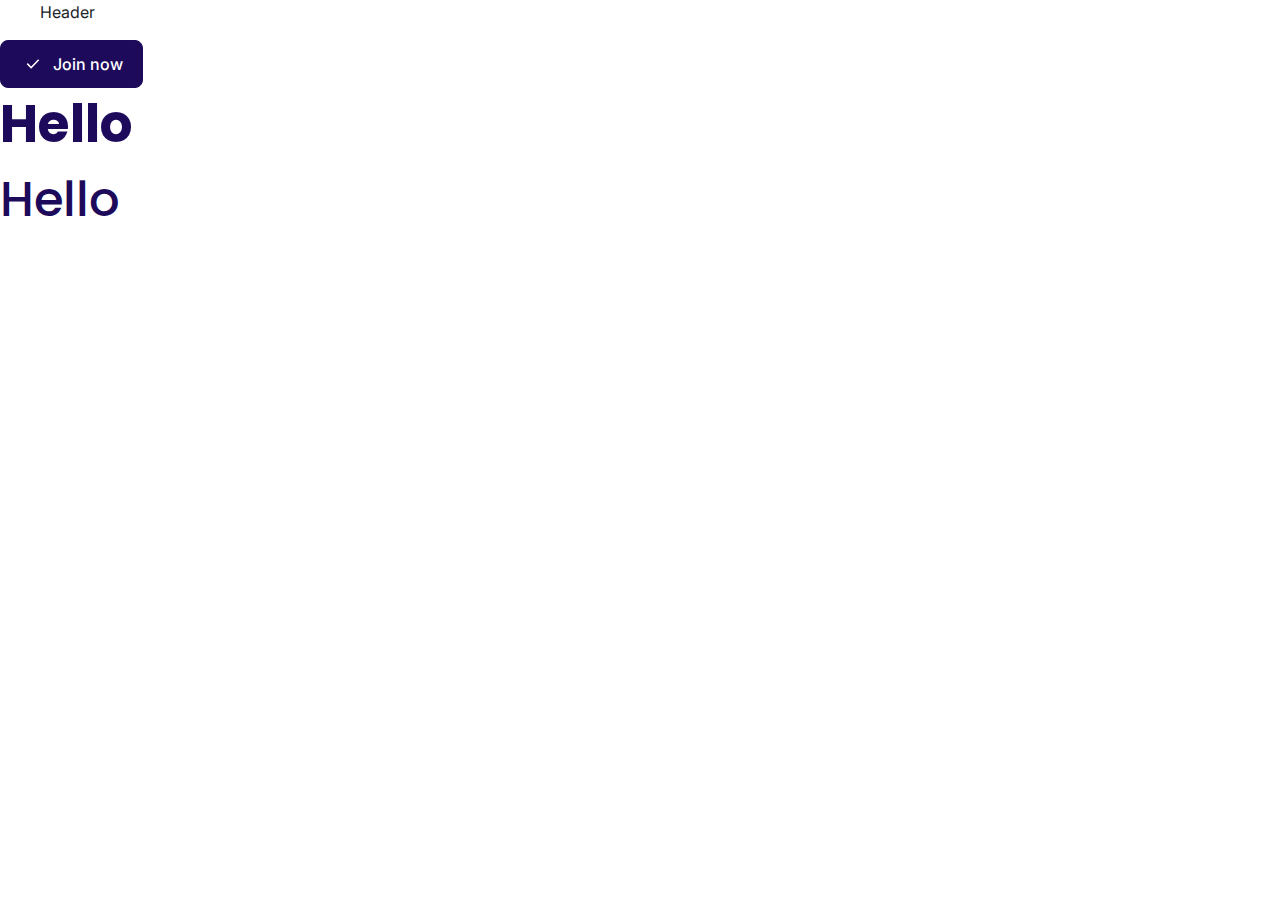
==== index.html @ 2ab1e4f0 "Project Set Up" ====
<!DOCTYPE html>
<html lang="en">
<head>
    <meta charset="UTF-8">
    <meta name="viewport" content="width=device-width, initial-scale=1.0">
    <title>GrowthX- Decoded</title>
    <link rel="stylesheet" href="assets/scss/style.css">
</head>
<body>
    <header>
        <div class="container"><p>Header</p></div>
        <div class="btn btn-primary"><img src="assets/image/svg/check.svg" alt="">Join now</div>
        <h1 class="lg-heading">Hello</h1>
        <h2 class="md-heading">Hello</h2>
    </header>
</body>
</html>
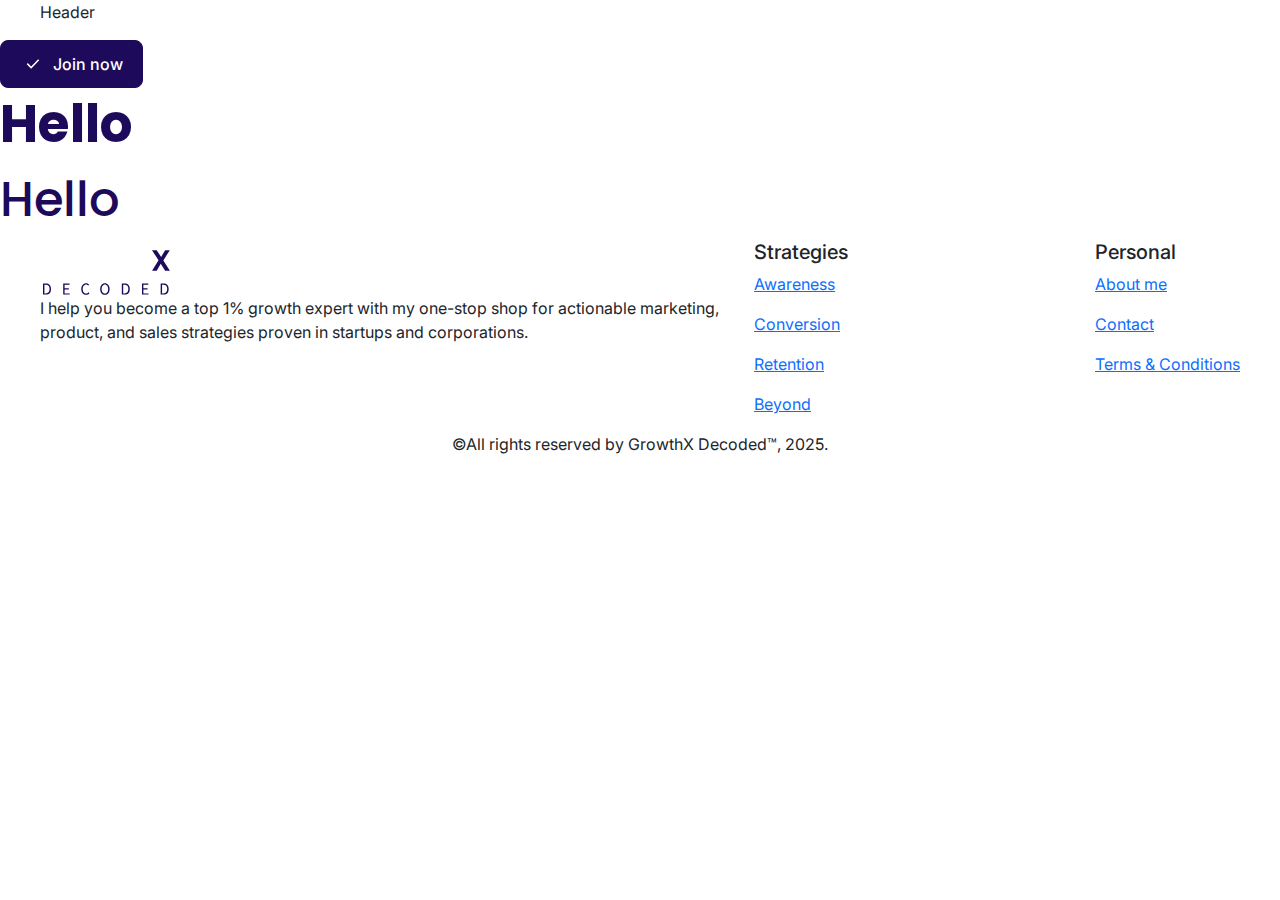
==== commit 16d37335: "Footer design with responsive" ====
--- a/index.html
+++ b/index.html
@@ -5,6 +5,7 @@
     <meta name="viewport" content="width=device-width, initial-scale=1.0">
     <title>GrowthX- Decoded</title>
     <link rel="stylesheet" href="assets/scss/style.css">
+    <link rel="stylesheet" href="assets/scss/responsive.css">
 </head>
 <body>
     <header>
@@ -13,5 +14,57 @@
         <h1 class="lg-heading">Hello</h1>
         <h2 class="md-heading">Hello</h2>
     </header>
+    <footer>
+        <div class="main-footer">
+            <div class="container">
+                <div class="row">
+                    <div class="col-md-7">
+                        <img src="assets/image/svg/white-logo.svg" alt="" class="footer-logo">
+                        <p class="desc">I help you become a top 1% growth expert with my one-stop shop for actionable marketing, product, and sales strategies proven in startups and corporations.</p>
+                        <div class="social-icons d-flex align-items-center">
+                            <img src="/assets/image/svg/twitter-white.svg" alt="">
+                            <img src="/assets/image/svg/thread-white.svg" alt="">
+                            <img src="/assets/image/svg/linkedin-white.svg" alt="">
+                            <img src="/assets/image/svg/instagram-white.svg" alt="">
+                        </div>
+                    </div>
+                    <div class="col-md-5">
+                        <div class="links-wrapper d-flex justify-content-between">
+                            <div class="flex-fill">
+                                <h5>Strategies</h5>
+                                <p>
+                                    <a href="">Awareness</a>
+                                </p>
+                                <p>
+                                    <a href="">Conversion</a>
+                                </p>
+                                <p>
+                                    <a href="">Retention</a>
+                                </p>
+                                <p>
+                                    <a href="">Beyond</a>
+                                </p>
+                            </div>
+                            <div>
+                                <h5>Personal</h5>
+                                <p>
+                                    <a href="">About me</a>
+                                </p>
+                                <p>
+                                    <a href="">Contact</a>
+                                </p>
+                                <p>
+                                    <a href="">Terms & Conditions</a>
+                                </p>
+                            </div>
+                        </div>
+                    </div>
+                </div>
+            </div>
+        </div>
+        <div class="copyright-footer">
+            <p class="mb-0 text-center"><span>&#169;</span>All rights reserved by GrowthX Decoded™, 2025.</p>
+        </div>
+    </footer>
 </body>
 </html>--- a/assets/scss/responsive.css
+++ b/assets/scss/responsive.css
@@ -0,0 +1 @@
+/*# sourceMappingURL=responsive.css.map */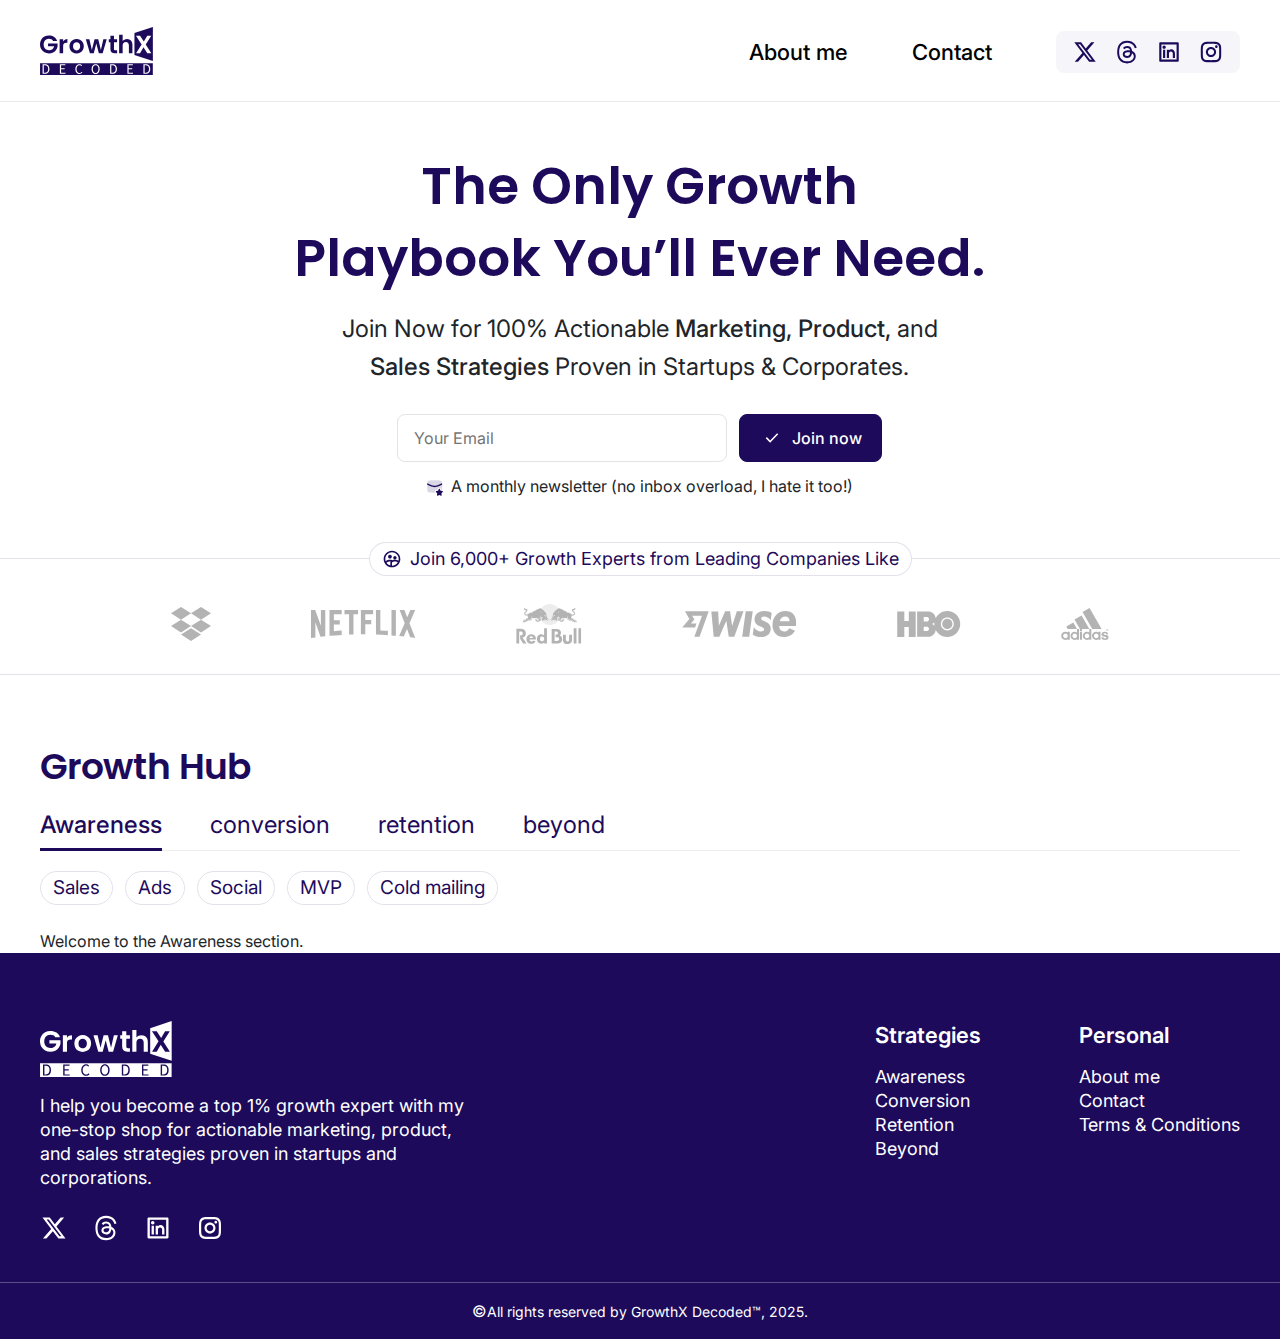
==== commit 74ba0237: "Landing page" ====
--- a/index.html
+++ b/index.html
@@ -1,5 +1,6 @@
 <!DOCTYPE html>
 <html lang="en">
+
 <head>
     <meta charset="UTF-8">
     <meta name="viewport" content="width=device-width, initial-scale=1.0">
@@ -7,64 +8,209 @@
     <link rel="stylesheet" href="assets/scss/style.css">
     <link rel="stylesheet" href="assets/scss/responsive.css">
 </head>
+
 <body>
+    <!-- Header -->
     <header>
-        <div class="container"><p>Header</p></div>
-        <div class="btn btn-primary"><img src="assets/image/svg/check.svg" alt="">Join now</div>
-        <h1 class="lg-heading">Hello</h1>
-        <h2 class="md-heading">Hello</h2>
+        <div class="header-wrapper">
+            <div class="container">
+                <div class="wrapper">
+                    <a href="#" class="logo-wrap">
+                        <img src="assets/image/svg/logo.svg" alt="">
+                    </a>
+                    <nav>
+                        <ul>
+                            <li><a href="#">About me</a></li>
+                            <li><a href="#">Contact</a></li>
+                            <li>
+                                <div class="social-links">
+                                    <a href="#">
+                                        <img src="assets/image/svg/twitter.svg" alt="">
+                                    </a>
+                                    <a href="#">
+                                        <img src="assets/image/svg/thread.svg" alt="">
+                                    </a>
+                                    <a href="#">
+                                        <img src="assets/image/svg/linkedin.svg" alt="">
+                                    </a>
+                                    <a href="#">
+                                        <img src="assets/image/svg/instagram.svg" alt="">
+                                    </a>
+                                </div>
+                            </li>
+                        </ul>
+                    </nav>
+                </div>
+            </div>
+        </div>
     </header>
-    <footer>
-        <div class="main-footer">
-            <div class="container">
-                <div class="row">
-                    <div class="col-md-7">
-                        <img src="assets/image/svg/white-logo.svg" alt="" class="footer-logo">
-                        <p class="desc">I help you become a top 1% growth expert with my one-stop shop for actionable marketing, product, and sales strategies proven in startups and corporations.</p>
-                        <div class="social-icons d-flex align-items-center">
-                            <img src="/assets/image/svg/twitter-white.svg" alt="">
-                            <img src="/assets/image/svg/thread-white.svg" alt="">
-                            <img src="/assets/image/svg/linkedin-white.svg" alt="">
-                            <img src="/assets/image/svg/instagram-white.svg" alt="">
+
+    <main>
+        <!-- Banner Section -->
+        <div class="banner-section">
+            <div class="container">
+                <div class="row justify-content-center text-center">
+                    <div class="col-12 col-lg-8">
+                        <h1>The Only Growth <br /> Playbook You’ll Ever Need.</h1>
+                        <h5>Join Now for 100% Actionable <span>Marketing, Product,</span> and <span>Sales
+                                Strategies</span> Proven in Startups & Corporates.</h5>
+                        <form action="" method="get">
+                            <div class="form-wrapper">
+                                <div class="form-group">
+                                    <input type="email" placeholder="Your Email">
+                                </div>
+                                <button type="submit" class="btn btn-primary"><img src="assets/image/svg/check.svg"
+                                        alt="">Join now</button>
+                            </div>
+                        </form>
+                        <div class="newsletter-desc">
+                            <div class="image-wrapper">
+                                <img src="assets/image/svg/mail-star.svg" alt="">
+                            </div>
+                            <p>A monthly newsletter (no inbox overload, I hate it too!)</p>
                         </div>
                     </div>
-                    <div class="col-md-5">
-                        <div class="links-wrapper d-flex justify-content-between">
-                            <div class="flex-fill">
-                                <h5>Strategies</h5>
-                                <p>
-                                    <a href="">Awareness</a>
-                                </p>
-                                <p>
-                                    <a href="">Conversion</a>
-                                </p>
-                                <p>
-                                    <a href="">Retention</a>
-                                </p>
-                                <p>
-                                    <a href="">Beyond</a>
-                                </p>
-                            </div>
-                            <div>
-                                <h5>Personal</h5>
-                                <p>
-                                    <a href="">About me</a>
-                                </p>
-                                <p>
-                                    <a href="">Contact</a>
-                                </p>
-                                <p>
-                                    <a href="">Terms & Conditions</a>
-                                </p>
+                </div>
+            </div>
+        </div>
+
+        <!-- Leading Companies Section -->
+        <div class="leading-company-main">
+            <div class="container">
+                <div class="chip">
+                    <div>
+                        <img src="assets/image/svg/users-circle.svg" alt="">
+                    </div>
+                    <p>Join 6,000+ Growth Experts from Leading Companies Like</p>
+                </div>
+                <div class="compnies-main">
+                    <div class="single-company">
+                        <img src="assets/image/svg/dropbox.svg" alt="">
+                    </div>
+                    <div class="single-company">
+                        <img src="assets/image/svg/netfilx.svg" alt="">
+                    </div>
+                    <div class="single-company">
+                        <img src="assets/image/svg/redbull.svg" alt="">
+                    </div>
+                    <div class="single-company">
+                        <img src="assets/image/svg/wise.svg" alt="">
+                    </div>
+                    <div class="single-company">
+                        <img src="assets/image/svg/hbo.svg" alt="">
+                    </div>
+                    <div class="single-company">
+                        <img src="assets/image/svg/adidas.svg" alt="">
+                    </div>
+                </div>
+            </div>
+        </div>
+
+        <!-- Growth Hub Section -->
+        <div class="growth-hub-main">
+            <div class="container">
+                <h3>Growth Hub</h3>
+                <ul class="nav nav-tabs" id="myTab" role="tablist">
+                    <li class="nav-item" role="presentation">
+                        <button class="nav-link active" id="Awareness-tab" data-bs-toggle="tab" data-bs-target="#Awareness" type="button" role="tab" aria-controls="Awareness" aria-selected="true">Awareness</button>
+                    </li>
+                    <li class="nav-item" role="presentation">
+                        <button class="nav-link" id="conversion-tab" data-bs-toggle="tab" data-bs-target="#conversion" type="button" role="tab" aria-controls="conversion" aria-selected="false">conversion</button>
+                    </li>
+                    <li class="nav-item" role="presentation">
+                        <button class="nav-link" id="retention-tab" data-bs-toggle="tab" data-bs-target="#retention" type="button" role="tab" aria-controls="retention" aria-selected="false">retention</button>
+                    </li>
+                    <li class="nav-item" role="presentation">
+                        <button class="nav-link" id="beyond-tab" data-bs-toggle="tab" data-bs-target="#beyond" type="button" role="tab" aria-controls="beyon" aria-selected="false">beyond</button>
+                    </li>
+                </ul>
+
+                <div class="tags-row">
+                    <div class="tag">Sales</div>
+                    <div class="tag">Ads</div>
+                    <div class="tag">Social</div>
+                    <div class="tag">MVP</div>
+                    <div class="tag">Cold mailing</div>
+                </div>
+
+                <div class="tab-content mt-3" id="myTabContent">
+                    <div class="tab-pane fade show active" id="Awareness" role="tabpanel" aria-labelledby="Awareness-tab">
+                        <p>Welcome to the Awareness section.</p>
+                    </div>
+                    <div class="tab-pane fade" id="conversion" role="tabpanel" aria-labelledby="conversion-tab">
+                        <p>This is the conversion section.</p>
+                    </div>
+                    <div class="tab-pane fade" id="retention" role="tabpanel" aria-labelledby="retention-tab">
+                        <p>retention us in this section.</p>
+                    </div>
+                    <div class="tab-pane fade" id="beyond" role="tabpanel" aria-labelledby="beyond-tab">
+                        <p>beyond us in this section.</p>
+                    </div>
+                </div>
+
+            </div>
+        </div>
+
+        <!-- Footer -->
+        <footer>
+            <div class="main-footer">
+                <div class="container">
+                    <div class="row">
+                        <div class="col-md-7">
+                            <img src="assets/image/svg/white-logo.svg" alt="" class="footer-logo">
+                            <p class="desc">I help you become a top 1% growth expert with my one-stop shop for actionable marketing, product, and sales strategies proven in startups and corporations.</p>
+                            <div class="social-icons d-flex align-items-center">
+                                <img src="/assets/image/svg/twitter-white.svg" alt="">
+                                <img src="/assets/image/svg/thread-white.svg" alt="">
+                                <img src="/assets/image/svg/linkedin-white.svg" alt="">
+                                <img src="/assets/image/svg/instagram-white.svg" alt="">
                             </div>
                         </div>
-                    </div>
-                </div>
-            </div>
-        </div>
-        <div class="copyright-footer">
-            <p class="mb-0 text-center"><span>&#169;</span>All rights reserved by GrowthX Decoded™, 2025.</p>
-        </div>
-    </footer>
+                        <div class="col-md-5">
+                            <div class="links-wrapper d-flex justify-content-between">
+                                <div class="flex-fill">
+                                    <h5>Strategies</h5>
+                                    <p>
+                                        <a href="">Awareness</a>
+                                    </p>
+                                    <p>
+                                        <a href="">Conversion</a>
+                                    </p>
+                                    <p>
+                                        <a href="">Retention</a>
+                                    </p>
+                                    <p>
+                                        <a href="">Beyond</a>
+                                    </p>
+                                </div>
+                                <div>
+                                    <h5>Personal</h5>
+                                    <p>
+                                        <a href="">About me</a>
+                                    </p>
+                                    <p>
+                                        <a href="">Contact</a>
+                                    </p>
+                                    <p>
+                                        <a href="">Terms & Conditions</a>
+                                    </p>
+                                </div>
+                            </div>
+                        </div>
+                    </div>
+                </div>
+            </div>
+            <div class="copyright-footer">
+                <p class="mb-0 text-center"><span>&#169;</span>All rights reserved by GrowthX Decoded™, 2025.</p>
+            </div>
+        </footer>
+
+    </main>
+
+    <script src="assets/js/jquery-3.6.1.min.js"></script>
+    <script src="https://cdn.jsdelivr.net/npm/@popperjs/core@2.9.2/dist/umd/popper.min.js"></script>
+    <script src="https://cdn.jsdelivr.net/npm/bootstrap@5.0.2/dist/js/bootstrap.min.js"></script>
+    <script src="assets/js/main.js"></script>
 </body>
+
 </html>--- a/assets/scss/style.css
+++ b/assets/scss/style.css
@@ -737,7 +737,7 @@
 .container-lg,
 .container-md,
 .container-sm {
-  --bs-gutter-x: 1.5rem;
+  --bs-gutter-x: 2rem;
   --bs-gutter-y: 0;
   width: 100%;
   padding-right: calc(var(--bs-gutter-x) * 0.5);
@@ -781,7 +781,7 @@
 }
 
 .row {
-  --bs-gutter-x: 1.5rem;
+  --bs-gutter-x: 2rem;
   --bs-gutter-y: 0;
   display: flex;
   flex-wrap: wrap;
@@ -4350,7 +4350,7 @@
   --bs-card-color: ;
   --bs-card-bg: var(--bs-body-bg);
   --bs-card-img-overlay-padding: 1rem;
-  --bs-card-group-margin: 0.75rem;
+  --bs-card-group-margin: 1rem;
   position: relative;
   display: flex;
   flex-direction: column;
@@ -5360,7 +5360,7 @@
   --bs-toast-zindex: 1090;
   --bs-toast-padding-x: 0.75rem;
   --bs-toast-padding-y: 0.5rem;
-  --bs-toast-spacing: 1.5rem;
+  --bs-toast-spacing: 2rem;
   --bs-toast-max-width: 350px;
   --bs-toast-font-size: 0.875rem;
   --bs-toast-color: ;
@@ -12007,7 +12007,7 @@
   --bs-gray-700: #495057;
   --bs-gray-800: #343a40;
   --bs-gray-900: #212529;
-  --bs-primary: #1D0A5B;
+  --bs-primary: #1d0a5b;
   --bs-primary-rgb: 13, 110, 253;
   --bs-secondary-rgb: 108, 117, 125;
   --bs-success-rgb: 25, 135, 84;
@@ -12707,7 +12707,7 @@
 .container-lg,
 .container-xl,
 .container-xxl {
-  --bs-gutter-x: 1.5rem;
+  --bs-gutter-x: 2rem;
   --bs-gutter-y: 0;
   width: 100%;
   padding-right: calc(var(--bs-gutter-x) * 0.5);
@@ -12751,7 +12751,7 @@
 }
 
 .row {
-  --bs-gutter-x: 1.5rem;
+  --bs-gutter-x: 2rem;
   --bs-gutter-y: 0;
   display: flex;
   flex-wrap: wrap;
@@ -14979,8 +14979,8 @@
 
 .btn-primary {
   --bs-btn-color: #fff;
-  --bs-btn-bg: #1D0A5B;
-  --bs-btn-border-color: #1D0A5B;
+  --bs-btn-bg: #1d0a5b;
+  --bs-btn-border-color: #1d0a5b;
   --bs-btn-hover-color: #fff;
   --bs-btn-hover-bg: #19094d;
   --bs-btn-hover-border-color: #170849;
@@ -14990,24 +14990,24 @@
   --bs-btn-active-border-color: #160844;
   --bs-btn-active-shadow: inset 0 3px 5px rgba(0, 0, 0, 0.125);
   --bs-btn-disabled-color: #fff;
-  --bs-btn-disabled-bg: #1D0A5B;
-  --bs-btn-disabled-border-color: #1D0A5B;
+  --bs-btn-disabled-bg: #1d0a5b;
+  --bs-btn-disabled-border-color: #1d0a5b;
 }
 
 .btn-outline-primary {
-  --bs-btn-color: #1D0A5B;
-  --bs-btn-border-color: #1D0A5B;
+  --bs-btn-color: #1d0a5b;
+  --bs-btn-border-color: #1d0a5b;
   --bs-btn-hover-color: #fff;
-  --bs-btn-hover-bg: #1D0A5B;
-  --bs-btn-hover-border-color: #1D0A5B;
+  --bs-btn-hover-bg: #1d0a5b;
+  --bs-btn-hover-border-color: #1d0a5b;
   --bs-btn-focus-shadow-rgb: 29, 10, 91;
   --bs-btn-active-color: #fff;
-  --bs-btn-active-bg: #1D0A5B;
-  --bs-btn-active-border-color: #1D0A5B;
+  --bs-btn-active-bg: #1d0a5b;
+  --bs-btn-active-border-color: #1d0a5b;
   --bs-btn-active-shadow: inset 0 3px 5px rgba(0, 0, 0, 0.125);
-  --bs-btn-disabled-color: #1D0A5B;
+  --bs-btn-disabled-color: #1d0a5b;
   --bs-btn-disabled-bg: transparent;
-  --bs-btn-disabled-border-color: #1D0A5B;
+  --bs-btn-disabled-border-color: #1d0a5b;
   --bs-gradient: none;
 }
 
@@ -16082,7 +16082,7 @@
   --bs-card-color: ;
   --bs-card-bg: var(--bs-body-bg);
   --bs-card-img-overlay-padding: 1rem;
-  --bs-card-group-margin: 0.75rem;
+  --bs-card-group-margin: 1rem;
   position: relative;
   display: flex;
   flex-direction: column;
@@ -16952,7 +16952,7 @@
   --bs-toast-zindex: 1090;
   --bs-toast-padding-x: 0.75rem;
   --bs-toast-padding-y: 0.5rem;
-  --bs-toast-spacing: 1.5rem;
+  --bs-toast-spacing: 2rem;
   --bs-toast-max-width: 350px;
   --bs-toast-font-size: 0.875rem;
   --bs-toast-color: ;
@@ -23492,6 +23492,21 @@
   box-shadow: none !important;
 }
 
+h1, .h1,
+h2,
+.h2,
+h3,
+.h3,
+h4,
+.h4,
+h5,
+.h5,
+h6,
+.h6,
+p {
+  margin: 0;
+}
+
 ul {
   margin: 0;
   padding: 0;
@@ -23499,10 +23514,15 @@
 
 img {
   max-width: 100%;
-}
-
-li {
+  vertical-align: sub;
+}
+
+ul {
   list-style: none;
+}
+
+.container {
+  max-width: 1232px;
 }
 
 .btn {
@@ -23514,6 +23534,8 @@
   gap: 8px;
   width: -moz-fit-content;
   width: fit-content;
+  min-width: -moz-fit-content;
+  min-width: fit-content;
 }
 .btn img {
   height: 24px;
@@ -23527,16 +23549,12 @@
   border-color: rgba(29, 10, 91, 0.12);
 }
 
-.container {
-  max-width: 1224px;
-}
-
 h1, .h1 {
   font-size: 52px;
   line-height: 72px;
-  font-weight: 700;
+  font-weight: 600;
   font-family: "Poppins", serif;
-  color: #1D0A5B;
+  color: #1d0a5b;
 }
 
 h2, .h2 {
@@ -23544,15 +23562,15 @@
   line-height: 64px;
   font-weight: 500;
   font-family: "Poppins", serif;
-  color: #1D0A5B;
+  color: #1d0a5b;
 }
 
 h3, .h3 {
   font-size: 36px;
   line-height: 40px;
-  font-weight: 700;
+  font-weight: 600;
   font-family: "Poppins", serif;
-  color: #1D0A5B;
+  color: #1d0a5b;
 }
 
 h4, .h4 {
@@ -23560,5 +23578,246 @@
   line-height: 36px;
   font-weight: 700;
   font-family: "Poppins", serif;
-  color: #1D0A5B;
+  color: #1d0a5b;
+}
+
+.primary-text {
+  color: #1d0a5b;
+}
+
+a {
+  display: inline-block;
+  text-decoration: none;
+}
+
+.form-group {
+  width: 100%;
+}
+.form-group input {
+  padding: 13px 16px;
+  border: 1px solid #e3e3e3;
+  border-radius: 8px;
+  line-height: 1;
+  transition: all 0.2s ease-in-out;
+  width: 100%;
+}
+.form-group input::-moz-placeholder {
+  color: #757575;
+}
+.form-group input::placeholder {
+  color: #757575;
+}
+.form-group input:focus-visible {
+  outline: 0;
+  border-color: #1d0a5b;
+}
+.form-group input:hover {
+  border-color: #1d0a5b;
+}
+
+header .header-wrapper {
+  padding: 27px 0 24px;
+  border-bottom: 1px solid #EAEAEA;
+}
+header .header-wrapper .wrapper {
+  display: flex;
+  align-items: center;
+  justify-content: space-between;
+}
+header .header-wrapper .wrapper nav ul {
+  display: flex;
+  align-items: center;
+  gap: 64px;
+}
+header .header-wrapper .wrapper nav ul li a {
+  color: #000000;
+  font-size: 22px;
+  line-height: 28px;
+  font-weight: 500;
+}
+header .header-wrapper .wrapper nav ul li .social-links {
+  display: flex;
+  align-items: center;
+  gap: 16px;
+  background-color: rgba(29, 10, 91, 0.04);
+  padding: 8px 16px;
+  border-radius: 8px;
+}
+header .header-wrapper .wrapper nav ul li .social-links a {
+  line-height: 1;
+}
+
+.banner-section {
+  padding: 48px 0 60px;
+}
+.banner-section h5, .banner-section .h5 {
+  font-size: 24px;
+  margin: 16px auto 28px;
+  font-weight: 400;
+  max-width: 600px;
+  line-height: 38px;
+}
+.banner-section h5 span, .banner-section .h5 span {
+  font-weight: 500;
+}
+.banner-section .form-wrapper {
+  display: flex;
+  align-items: center;
+  gap: 12px;
+  max-width: 485px;
+  margin: 0 auto 12px;
+}
+.banner-section .newsletter-desc {
+  display: flex;
+  align-items: center;
+  gap: 8px;
+  justify-content: center;
+}
+.banner-section .newsletter-desc .image-wrapper {
+  min-width: 16px;
+}
+
+.leading-company-main {
+  border-top: 1px solid rgba(29, 10, 91, 0.12);
+  border-bottom: 1px solid rgba(29, 10, 91, 0.12);
+  padding-bottom: 28px;
+}
+.leading-company-main .chip {
+  display: flex;
+  align-items: center;
+  gap: 8px;
+  padding: 3px 12px;
+  border: 1px solid rgba(29, 10, 91, 0.12);
+  width: -moz-fit-content;
+  width: fit-content;
+  margin: 0 auto;
+  border-radius: 100px;
+  transform: translateY(-50%);
+  background-color: #ffffff;
+}
+.leading-company-main .chip p {
+  font-size: 18px;
+  line-height: 26px;
+  color: #1d0a5b;
+}
+.leading-company-main .compnies-main {
+  display: flex;
+  align-items: center;
+  gap: 100px;
+  width: -moz-fit-content;
+  width: fit-content;
+  margin: 11px auto 0;
+}
+
+.growth-hub-main {
+  padding-top: 72px;
+}
+.growth-hub-main .nav-tabs {
+  border-color: #edecf0;
+  gap: 48px;
+  margin-top: 12px;
+}
+.growth-hub-main .nav-tabs .nav-item .nav-link {
+  border: 0;
+  border-radius: 0;
+  padding: 10px 0;
+  font-size: 24px;
+  line-height: 32px;
+  color: #1d0a5b;
+  font-weight: 400;
+  position: relative;
+  overflow: hidden;
+}
+.growth-hub-main .nav-tabs .nav-item .nav-link::after {
+  content: "";
+  position: absolute;
+  bottom: 0;
+  left: -100%;
+  width: 100%;
+  height: 3px;
+  background-color: #1d0a5b;
+  transition: all 0.2s ease-in-out;
+}
+.growth-hub-main .nav-tabs .nav-item .nav-link.active {
+  font-weight: 500;
+}
+.growth-hub-main .nav-tabs .nav-item .nav-link.active::after {
+  left: 0;
+}
+.growth-hub-main .tags-row {
+  margin: 20px 0 24px;
+  display: flex;
+  align-items: center;
+  gap: 12px;
+  flex-wrap: wrap;
+}
+.growth-hub-main .tags-row .tag {
+  color: #1d0a5b;
+  font-size: 19px;
+  border: 1px solid rgba(29, 10, 91, 0.12);
+  padding: 3px 12px;
+  line-height: 26px;
+  border-radius: 50px;
+  transition: all 0.2s ease-in-out;
+  cursor: pointer;
+}
+.growth-hub-main .tags-row .tag:hover {
+  border-color: #1d0a5b;
+}
+.growth-hub-main .tags-row .tag.active {
+  color: #ffffff;
+  background-color: #1d0a5b;
+}
+
+footer {
+  padding-top: 68px;
+  background-color: #1d0a5b;
+}
+footer * {
+  color: #ffffff;
+}
+footer .desc {
+  max-width: 431px;
+  width: 100%;
+  font-size: 18px;
+  line-height: 24px;
+  margin: 16px 0 24px;
+}
+footer .social-icons img {
+  margin-right: 24px;
+}
+footer .social-icons img:last-child {
+  margin-right: 0;
+}
+footer .main-footer {
+  padding-bottom: 40px;
+  border-bottom: 1px solid rgba(255, 255, 255, 0.28);
+}
+footer .links-wrapper {
+  max-width: 365px;
+  width: 100%;
+  margin-left: auto;
+}
+footer .links-wrapper h5, footer .links-wrapper .h5 {
+  font-size: 22px;
+  font-weight: 600;
+  line-height: 28px;
+  margin-bottom: 16px;
+}
+footer .links-wrapper p {
+  display: flex;
+}
+footer .links-wrapper a {
+  text-decoration: none;
+  font-size: 18px;
+  line-height: 24px;
+}
+footer .copyright-footer {
+  padding: 16px;
+}
+footer .copyright-footer p {
+  font-size: 14px;
+}
+footer .copyright-footer p span {
+  font-size: 16px;
 }/*# sourceMappingURL=style.css.map */--- a/assets/scss/responsive.css
+++ b/assets/scss/responsive.css
@@ -1 +1,54 @@
-/*# sourceMappingURL=responsive.css.map */+@media screen and (max-width: 767px) {
+  footer .desc {
+    font-size: 16px;
+  }
+  footer .links-wrapper {
+    max-width: 100%;
+    margin-top: 32px;
+  }
+  footer .links-wrapper a {
+    font-size: 16px;
+  }
+  footer .links-wrapper h5 {
+    font-size: 20px;
+    font-weight: 500;
+    margin-bottom: 8px;
+  }
+  footer .links-wrapper p {
+    margin-bottom: 12px;
+  }
+}
+@media screen and (max-width: 575px) {
+  footer {
+    padding-top: 32px;
+  }
+  footer .main-footer {
+    padding-bottom: 12px;
+  }
+  footer .desc {
+    margin: 12px 0 16px;
+    font-size: 14px;
+    line-height: 20px;
+  }
+  footer .links-wrapper h5 {
+    font-size: 16px;
+    line-height: 28px;
+  }
+  footer .links-wrapper a {
+    font-size: 14px;
+    line-height: 20px;
+  }
+  footer .social-icons img {
+    height: 24px;
+    width: 24px;
+    margin-right: 16px;
+  }
+  footer .footer-logo {
+    height: 32px;
+    width: auto;
+  }
+  footer .copyright-footer p {
+    font-size: 12px;
+    line-height: 18px;
+  }
+}/*# sourceMappingURL=responsive.css.map */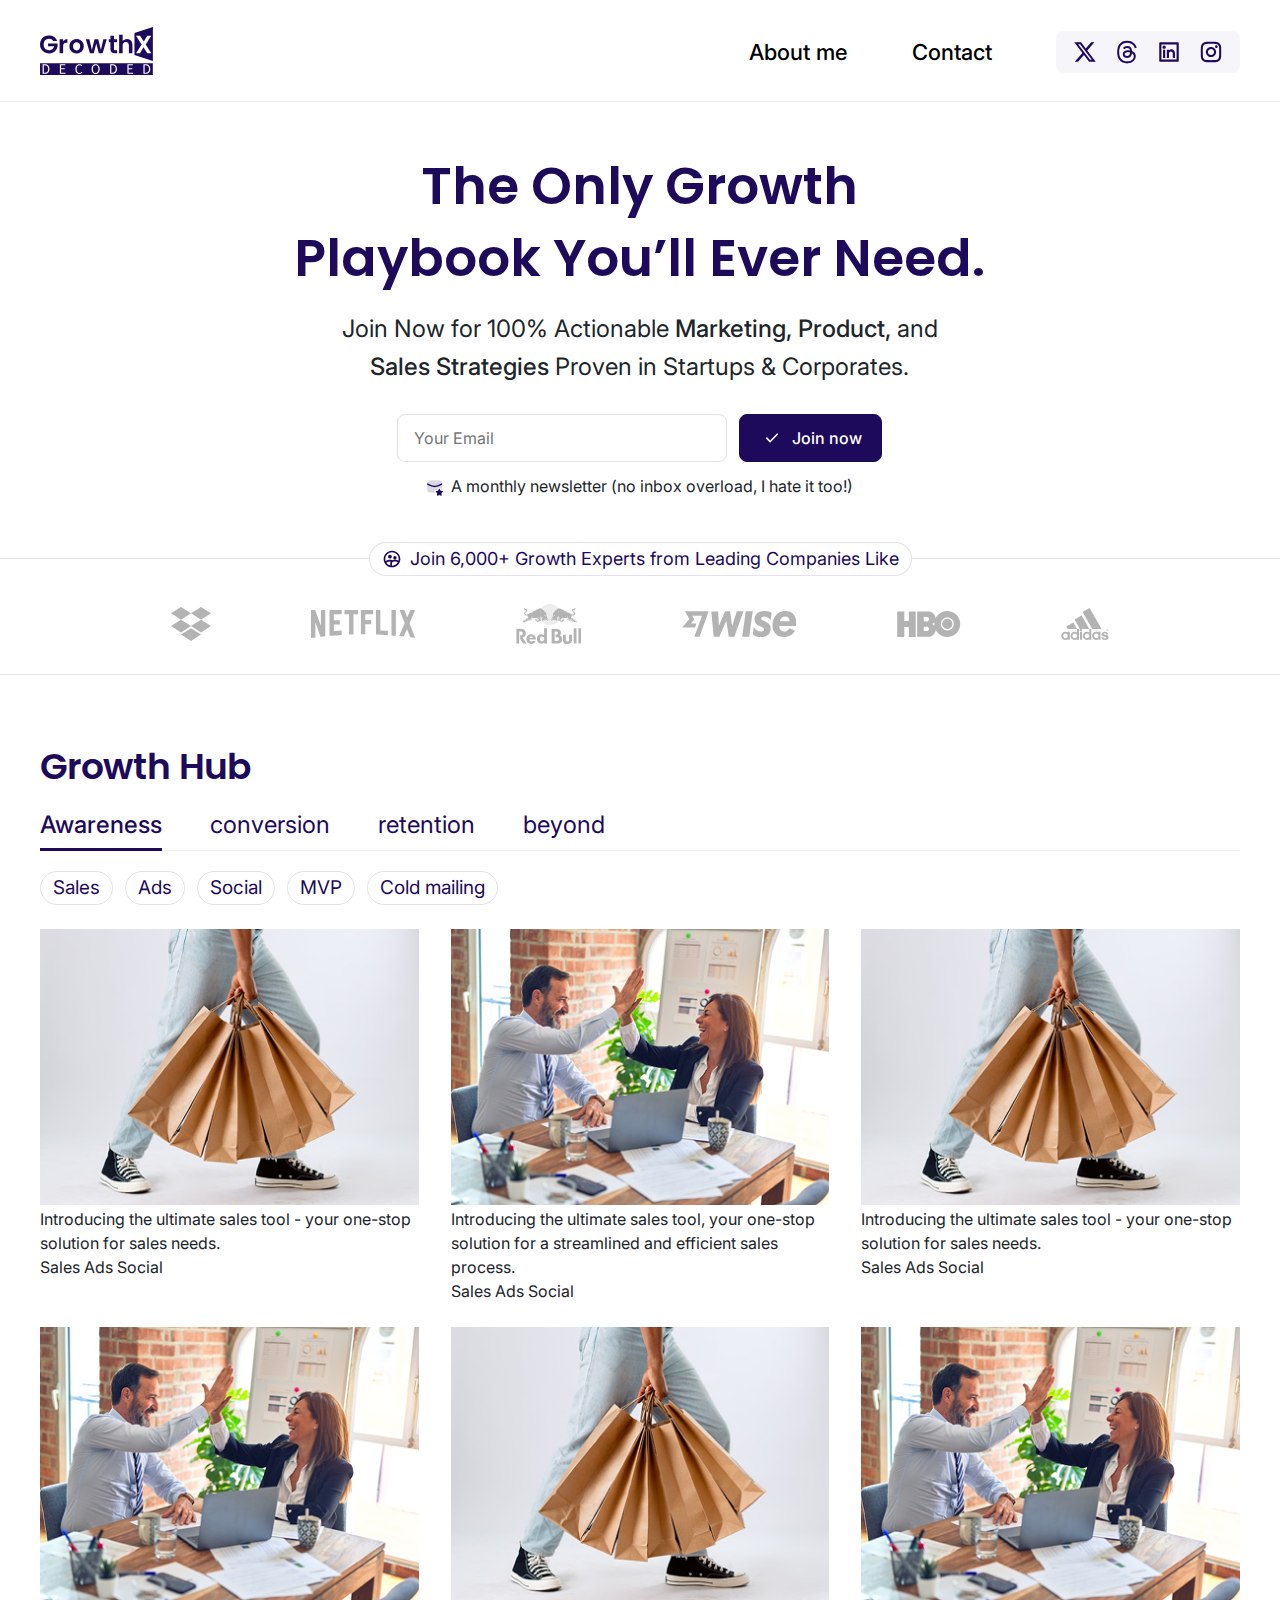
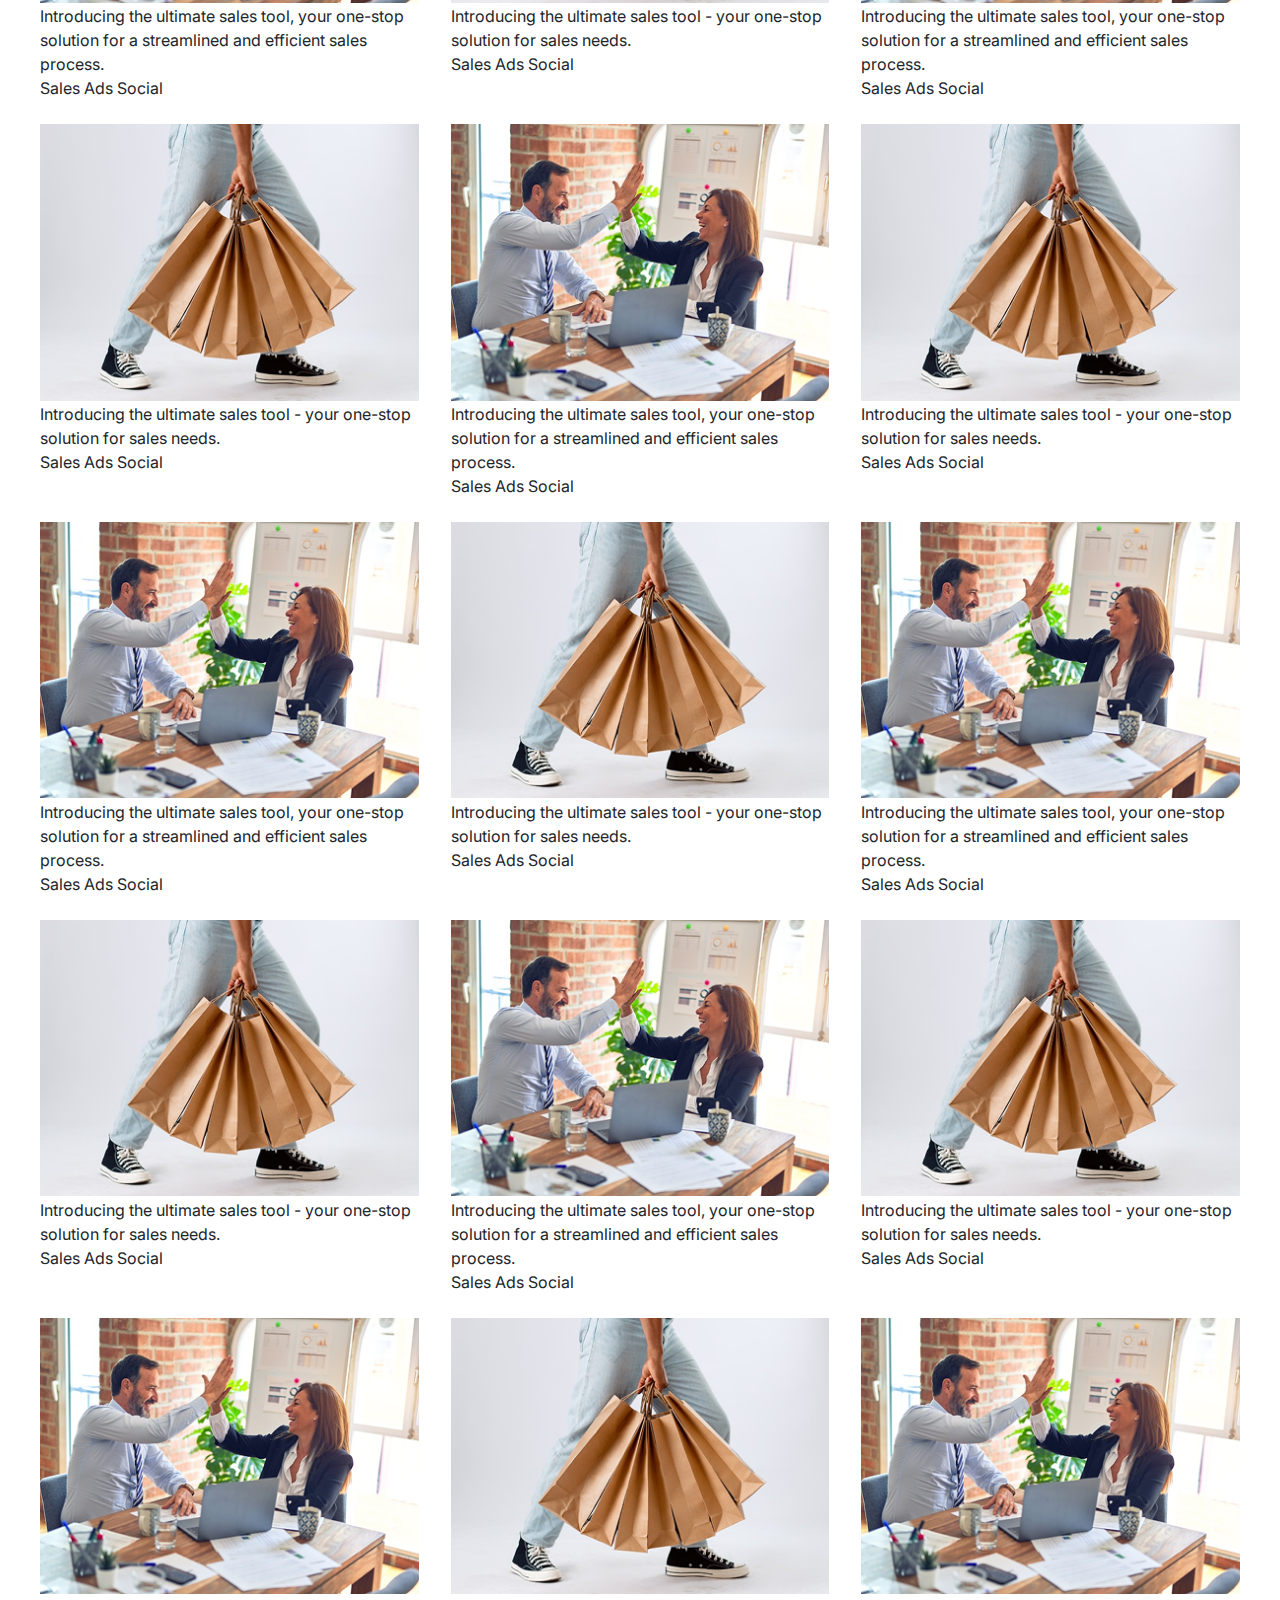
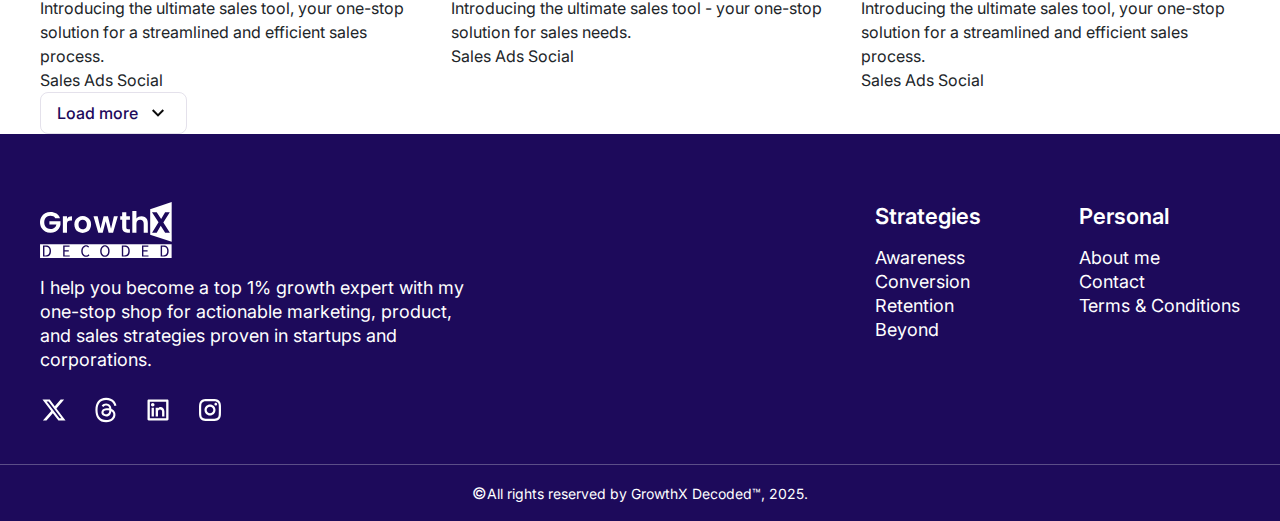
==== commit f61375d2: "Landing page Responsive design" ====
--- a/index.html
+++ b/index.html
@@ -20,6 +20,8 @@
                     </a>
                     <nav>
                         <ul>
+                            <li class="d-block d-sm-none close"><button><img src="assets/image/svg/cross.svg"
+                                        alt=""></button></li>
                             <li><a href="#">About me</a></li>
                             <li><a href="#">Contact</a></li>
                             <li>
@@ -39,6 +41,12 @@
                                 </div>
                             </li>
                         </ul>
+                        <div class="menu-icon d-block d-sm-none">
+                            <svg width="24" height="24" viewBox="0 0 24 24" fill="none"
+                                xmlns="http://www.w3.org/2000/svg">
+                                <path d="M3 4H21V6H3V4ZM3 11H21V13H3V11ZM3 18H21V20H3V18Z" fill="black" />
+                            </svg>
+                        </div>
                     </nav>
                 </div>
             </div>
@@ -50,7 +58,7 @@
         <div class="banner-section">
             <div class="container">
                 <div class="row justify-content-center text-center">
-                    <div class="col-12 col-lg-8">
+                    <div class="col-12 col-lg-9 col-xl-8">
                         <h1>The Only Growth <br /> Playbook You’ll Ever Need.</h1>
                         <h5>Join Now for 100% Actionable <span>Marketing, Product,</span> and <span>Sales
                                 Strategies</span> Proven in Startups & Corporates.</h5>
@@ -110,32 +118,337 @@
         <div class="growth-hub-main">
             <div class="container">
                 <h3>Growth Hub</h3>
-                <ul class="nav nav-tabs" id="myTab" role="tablist">
-                    <li class="nav-item" role="presentation">
-                        <button class="nav-link active" id="Awareness-tab" data-bs-toggle="tab" data-bs-target="#Awareness" type="button" role="tab" aria-controls="Awareness" aria-selected="true">Awareness</button>
-                    </li>
-                    <li class="nav-item" role="presentation">
-                        <button class="nav-link" id="conversion-tab" data-bs-toggle="tab" data-bs-target="#conversion" type="button" role="tab" aria-controls="conversion" aria-selected="false">conversion</button>
-                    </li>
-                    <li class="nav-item" role="presentation">
-                        <button class="nav-link" id="retention-tab" data-bs-toggle="tab" data-bs-target="#retention" type="button" role="tab" aria-controls="retention" aria-selected="false">retention</button>
-                    </li>
-                    <li class="nav-item" role="presentation">
-                        <button class="nav-link" id="beyond-tab" data-bs-toggle="tab" data-bs-target="#beyond" type="button" role="tab" aria-controls="beyon" aria-selected="false">beyond</button>
-                    </li>
-                </ul>
-
-                <div class="tags-row">
-                    <div class="tag">Sales</div>
-                    <div class="tag">Ads</div>
-                    <div class="tag">Social</div>
-                    <div class="tag">MVP</div>
-                    <div class="tag">Cold mailing</div>
-                </div>
-
-                <div class="tab-content mt-3" id="myTabContent">
-                    <div class="tab-pane fade show active" id="Awareness" role="tabpanel" aria-labelledby="Awareness-tab">
-                        <p>Welcome to the Awareness section.</p>
+                <div class="nav-tab-wrapper">
+                    <div class="nav-tabs-wrap line">
+                        <ul class="nav nav-tabs" id="myTab" role="tablist">
+                            <li class="nav-item" role="presentation">
+                                <button class="nav-link active" id="Awareness-tab" data-bs-toggle="tab"
+                                    data-bs-target="#Awareness" type="button" role="tab" aria-controls="Awareness"
+                                    aria-selected="true">Awareness</button>
+                            </li>
+                            <li class="nav-item" role="presentation">
+                                <button class="nav-link" id="conversion-tab" data-bs-toggle="tab"
+                                    data-bs-target="#conversion" type="button" role="tab" aria-controls="conversion"
+                                    aria-selected="false">conversion</button>
+                            </li>
+                            <li class="nav-item" role="presentation">
+                                <button class="nav-link" id="retention-tab" data-bs-toggle="tab"
+                                    data-bs-target="#retention" type="button" role="tab" aria-controls="retention"
+                                    aria-selected="false">retention</button>
+                            </li>
+                            <li class="nav-item" role="presentation">
+                                <button class="nav-link" id="beyond-tab" data-bs-toggle="tab" data-bs-target="#beyond"
+                                    type="button" role="tab" aria-controls="beyon" aria-selected="false">beyond</button>
+                            </li>
+                        </ul>
+                    </div>
+
+                    <div class="tags-row">
+                        <div class="tag">Sales</div>
+                        <div class="tag">Ads</div>
+                        <div class="tag">Social</div>
+                        <div class="tag">MVP</div>
+                        <div class="tag">Cold mailing</div>
+                    </div>
+                </div>
+
+                <div class="tab-content" id="myTabContent">
+                    <div class="tab-pane fade show active" id="Awareness" role="tabpanel"
+                        aria-labelledby="Awareness-tab">
+                        <div class="row row-gap-4">
+                            <div class="col-12 col-sm-6 col-lg-4">
+                                <div class="single-card">
+                                    <div class="card-image">
+                                        <img src="assets/image/png/card1.png" alt="">
+                                    </div>
+                                    <div class="content">
+                                        <p>Introducing the ultimate sales tool - your one-stop solution for sales needs.
+                                        </p>
+                                        <div class="tags">
+                                            <span class="tag">Sales</span>
+                                            <span class="tag">Ads</span>
+                                            <span class="tag">Social</span>
+                                        </div>
+                                    </div>
+                                </div>
+                            </div>
+                            <div class="col-12 col-sm-6 col-lg-4">
+                                <div class="single-card">
+                                    <div class="card-image">
+                                        <img src="assets/image/png/card2.png" alt="">
+                                    </div>
+                                    <div class="content">
+                                        <p>Introducing the ultimate sales tool, your one-stop solution for a streamlined
+                                            and efficient sales process.</p>
+                                        <div class="tags">
+                                            <span class="tag">Sales</span>
+                                            <span class="tag">Ads</span>
+                                            <span class="tag">Social</span>
+                                        </div>
+                                    </div>
+                                </div>
+                            </div>
+                            <div class="col-12 col-sm-6 col-lg-4">
+                                <div class="single-card">
+                                    <div class="card-image">
+                                        <img src="assets/image/png/card1.png" alt="">
+                                    </div>
+                                    <div class="content">
+                                        <p>Introducing the ultimate sales tool - your one-stop solution for sales needs.
+                                        </p>
+                                        <div class="tags">
+                                            <span class="tag">Sales</span>
+                                            <span class="tag">Ads</span>
+                                            <span class="tag">Social</span>
+                                        </div>
+                                    </div>
+                                </div>
+                            </div>
+                            <div class="col-12 col-sm-6 col-lg-4">
+                                <div class="single-card">
+                                    <div class="card-image">
+                                        <img src="assets/image/png/card2.png" alt="">
+                                    </div>
+                                    <div class="content">
+                                        <p>Introducing the ultimate sales tool, your one-stop solution for a streamlined
+                                            and efficient sales process.</p>
+                                        <div class="tags">
+                                            <span class="tag">Sales</span>
+                                            <span class="tag">Ads</span>
+                                            <span class="tag">Social</span>
+                                        </div>
+                                    </div>
+                                </div>
+                            </div>
+                            <div class="col-12 col-sm-6 col-lg-4">
+                                <div class="single-card">
+                                    <div class="card-image">
+                                        <img src="assets/image/png/card1.png" alt="">
+                                    </div>
+                                    <div class="content">
+                                        <p>Introducing the ultimate sales tool - your one-stop solution for sales needs.
+                                        </p>
+                                        <div class="tags">
+                                            <span class="tag">Sales</span>
+                                            <span class="tag">Ads</span>
+                                            <span class="tag">Social</span>
+                                        </div>
+                                    </div>
+                                </div>
+                            </div>
+                            <div class="col-12 col-sm-6 col-lg-4">
+                                <div class="single-card">
+                                    <div class="card-image">
+                                        <img src="assets/image/png/card2.png" alt="">
+                                    </div>
+                                    <div class="content">
+                                        <p>Introducing the ultimate sales tool, your one-stop solution for a streamlined
+                                            and efficient sales process.</p>
+                                        <div class="tags">
+                                            <span class="tag">Sales</span>
+                                            <span class="tag">Ads</span>
+                                            <span class="tag">Social</span>
+                                        </div>
+                                    </div>
+                                </div>
+                            </div>
+                            <div class="col-12 col-sm-6 col-lg-4">
+                                <div class="single-card">
+                                    <div class="card-image">
+                                        <img src="assets/image/png/card1.png" alt="">
+                                    </div>
+                                    <div class="content">
+                                        <p>Introducing the ultimate sales tool - your one-stop solution for sales needs.
+                                        </p>
+                                        <div class="tags">
+                                            <span class="tag">Sales</span>
+                                            <span class="tag">Ads</span>
+                                            <span class="tag">Social</span>
+                                        </div>
+                                    </div>
+                                </div>
+                            </div>
+                            <div class="col-12 col-sm-6 col-lg-4">
+                                <div class="single-card">
+                                    <div class="card-image">
+                                        <img src="assets/image/png/card2.png" alt="">
+                                    </div>
+                                    <div class="content">
+                                        <p>Introducing the ultimate sales tool, your one-stop solution for a streamlined
+                                            and efficient sales process.</p>
+                                        <div class="tags">
+                                            <span class="tag">Sales</span>
+                                            <span class="tag">Ads</span>
+                                            <span class="tag">Social</span>
+                                        </div>
+                                    </div>
+                                </div>
+                            </div>
+                            <div class="col-12 col-sm-6 col-lg-4">
+                                <div class="single-card">
+                                    <div class="card-image">
+                                        <img src="assets/image/png/card1.png" alt="">
+                                    </div>
+                                    <div class="content">
+                                        <p>Introducing the ultimate sales tool - your one-stop solution for sales needs.
+                                        </p>
+                                        <div class="tags">
+                                            <span class="tag">Sales</span>
+                                            <span class="tag">Ads</span>
+                                            <span class="tag">Social</span>
+                                        </div>
+                                    </div>
+                                </div>
+                            </div>
+                            <div class="col-12 col-sm-6 col-lg-4">
+                                <div class="single-card">
+                                    <div class="card-image">
+                                        <img src="assets/image/png/card2.png" alt="">
+                                    </div>
+                                    <div class="content">
+                                        <p>Introducing the ultimate sales tool, your one-stop solution for a streamlined
+                                            and efficient sales process.</p>
+                                        <div class="tags">
+                                            <span class="tag">Sales</span>
+                                            <span class="tag">Ads</span>
+                                            <span class="tag">Social</span>
+                                        </div>
+                                    </div>
+                                </div>
+                            </div>
+                            <div class="col-12 col-sm-6 col-lg-4">
+                                <div class="single-card">
+                                    <div class="card-image">
+                                        <img src="assets/image/png/card1.png" alt="">
+                                    </div>
+                                    <div class="content">
+                                        <p>Introducing the ultimate sales tool - your one-stop solution for sales needs.
+                                        </p>
+                                        <div class="tags">
+                                            <span class="tag">Sales</span>
+                                            <span class="tag">Ads</span>
+                                            <span class="tag">Social</span>
+                                        </div>
+                                    </div>
+                                </div>
+                            </div>
+                            <div class="col-12 col-sm-6 col-lg-4">
+                                <div class="single-card">
+                                    <div class="card-image">
+                                        <img src="assets/image/png/card2.png" alt="">
+                                    </div>
+                                    <div class="content">
+                                        <p>Introducing the ultimate sales tool, your one-stop solution for a streamlined
+                                            and efficient sales process.</p>
+                                        <div class="tags">
+                                            <span class="tag">Sales</span>
+                                            <span class="tag">Ads</span>
+                                            <span class="tag">Social</span>
+                                        </div>
+                                    </div>
+                                </div>
+                            </div>
+                            <div class="col-12 col-sm-6 col-lg-4">
+                                <div class="single-card">
+                                    <div class="card-image">
+                                        <img src="assets/image/png/card1.png" alt="">
+                                    </div>
+                                    <div class="content">
+                                        <p>Introducing the ultimate sales tool - your one-stop solution for sales needs.
+                                        </p>
+                                        <div class="tags">
+                                            <span class="tag">Sales</span>
+                                            <span class="tag">Ads</span>
+                                            <span class="tag">Social</span>
+                                        </div>
+                                    </div>
+                                </div>
+                            </div>
+                            <div class="col-12 col-sm-6 col-lg-4">
+                                <div class="single-card">
+                                    <div class="card-image">
+                                        <img src="assets/image/png/card2.png" alt="">
+                                    </div>
+                                    <div class="content">
+                                        <p>Introducing the ultimate sales tool, your one-stop solution for a streamlined
+                                            and efficient sales process.</p>
+                                        <div class="tags">
+                                            <span class="tag">Sales</span>
+                                            <span class="tag">Ads</span>
+                                            <span class="tag">Social</span>
+                                        </div>
+                                    </div>
+                                </div>
+                            </div>
+                            <div class="col-12 col-sm-6 col-lg-4">
+                                <div class="single-card">
+                                    <div class="card-image">
+                                        <img src="assets/image/png/card1.png" alt="">
+                                    </div>
+                                    <div class="content">
+                                        <p>Introducing the ultimate sales tool - your one-stop solution for sales needs.
+                                        </p>
+                                        <div class="tags">
+                                            <span class="tag">Sales</span>
+                                            <span class="tag">Ads</span>
+                                            <span class="tag">Social</span>
+                                        </div>
+                                    </div>
+                                </div>
+                            </div>
+                            <div class="col-12 col-sm-6 col-lg-4">
+                                <div class="single-card">
+                                    <div class="card-image">
+                                        <img src="assets/image/png/card2.png" alt="">
+                                    </div>
+                                    <div class="content">
+                                        <p>Introducing the ultimate sales tool, your one-stop solution for a streamlined
+                                            and efficient sales process.</p>
+                                        <div class="tags">
+                                            <span class="tag">Sales</span>
+                                            <span class="tag">Ads</span>
+                                            <span class="tag">Social</span>
+                                        </div>
+                                    </div>
+                                </div>
+                            </div>
+                            <div class="col-12 col-sm-6 col-lg-4">
+                                <div class="single-card">
+                                    <div class="card-image">
+                                        <img src="assets/image/png/card1.png" alt="">
+                                    </div>
+                                    <div class="content">
+                                        <p>Introducing the ultimate sales tool - your one-stop solution for sales needs.
+                                        </p>
+                                        <div class="tags">
+                                            <span class="tag">Sales</span>
+                                            <span class="tag">Ads</span>
+                                            <span class="tag">Social</span>
+                                        </div>
+                                    </div>
+                                </div>
+                            </div>
+                            <div class="col-12 col-sm-6 col-lg-4">
+                                <div class="single-card">
+                                    <div class="card-image">
+                                        <img src="assets/image/png/card2.png" alt="">
+                                    </div>
+                                    <div class="content">
+                                        <p>Introducing the ultimate sales tool, your one-stop solution for a streamlined
+                                            and efficient sales process.</p>
+                                        <div class="tags">
+                                            <span class="tag">Sales</span>
+                                            <span class="tag">Ads</span>
+                                            <span class="tag">Social</span>
+                                        </div>
+                                    </div>
+                                </div>
+                            </div>
+                        </div>
+                        <div class="btn-wrapper">
+                            <button class="btn btn-outline-primary">Load more <img src="assets/image/svg/down-arrow.svg"
+                                    alt=""></button>
+                        </div>
                     </div>
                     <div class="tab-pane fade" id="conversion" role="tabpanel" aria-labelledby="conversion-tab">
                         <p>This is the conversion section.</p>
@@ -151,61 +464,62 @@
             </div>
         </div>
 
-        <!-- Footer -->
-        <footer>
-            <div class="main-footer">
-                <div class="container">
-                    <div class="row">
-                        <div class="col-md-7">
-                            <img src="assets/image/svg/white-logo.svg" alt="" class="footer-logo">
-                            <p class="desc">I help you become a top 1% growth expert with my one-stop shop for actionable marketing, product, and sales strategies proven in startups and corporations.</p>
-                            <div class="social-icons d-flex align-items-center">
-                                <img src="/assets/image/svg/twitter-white.svg" alt="">
-                                <img src="/assets/image/svg/thread-white.svg" alt="">
-                                <img src="/assets/image/svg/linkedin-white.svg" alt="">
-                                <img src="/assets/image/svg/instagram-white.svg" alt="">
-                            </div>
+    </main>
+
+    <!-- Footer -->
+    <footer>
+        <div class="main-footer">
+            <div class="container">
+                <div class="row">
+                    <div class="col-md-7">
+                        <img src="assets/image/svg/white-logo.svg" alt="" class="footer-logo">
+                        <p class="desc">I help you become a top 1% growth expert with my one-stop shop for actionable
+                            marketing, product, and sales strategies proven in startups and corporations.</p>
+                        <div class="social-icons d-flex align-items-center">
+                            <img src="/assets/image/svg/twitter-white.svg" alt="">
+                            <img src="/assets/image/svg/thread-white.svg" alt="">
+                            <img src="/assets/image/svg/linkedin-white.svg" alt="">
+                            <img src="/assets/image/svg/instagram-white.svg" alt="">
                         </div>
-                        <div class="col-md-5">
-                            <div class="links-wrapper d-flex justify-content-between">
-                                <div class="flex-fill">
-                                    <h5>Strategies</h5>
-                                    <p>
-                                        <a href="">Awareness</a>
-                                    </p>
-                                    <p>
-                                        <a href="">Conversion</a>
-                                    </p>
-                                    <p>
-                                        <a href="">Retention</a>
-                                    </p>
-                                    <p>
-                                        <a href="">Beyond</a>
-                                    </p>
-                                </div>
-                                <div>
-                                    <h5>Personal</h5>
-                                    <p>
-                                        <a href="">About me</a>
-                                    </p>
-                                    <p>
-                                        <a href="">Contact</a>
-                                    </p>
-                                    <p>
-                                        <a href="">Terms & Conditions</a>
-                                    </p>
-                                </div>
+                    </div>
+                    <div class="col-md-5">
+                        <div class="links-wrapper d-flex justify-content-between">
+                            <div class="flex-fill">
+                                <h5>Strategies</h5>
+                                <p>
+                                    <a href="">Awareness</a>
+                                </p>
+                                <p>
+                                    <a href="">Conversion</a>
+                                </p>
+                                <p>
+                                    <a href="">Retention</a>
+                                </p>
+                                <p>
+                                    <a href="">Beyond</a>
+                                </p>
+                            </div>
+                            <div>
+                                <h5>Personal</h5>
+                                <p>
+                                    <a href="">About me</a>
+                                </p>
+                                <p>
+                                    <a href="">Contact</a>
+                                </p>
+                                <p>
+                                    <a href="">Terms & Conditions</a>
+                                </p>
                             </div>
                         </div>
                     </div>
                 </div>
             </div>
-            <div class="copyright-footer">
-                <p class="mb-0 text-center"><span>&#169;</span>All rights reserved by GrowthX Decoded™, 2025.</p>
-            </div>
-        </footer>
-
-    </main>
+        </div>
+        <div class="copyright-footer">
+            <p class="mb-0 text-center"><span>&#169;</span>All rights reserved by GrowthX Decoded™, 2025.</p>
+        </div>
+    </footer>
 
     <script src="assets/js/jquery-3.6.1.min.js"></script>
     <script src="https://cdn.jsdelivr.net/npm/@popperjs/core@2.9.2/dist/umd/popper.min.js"></script>
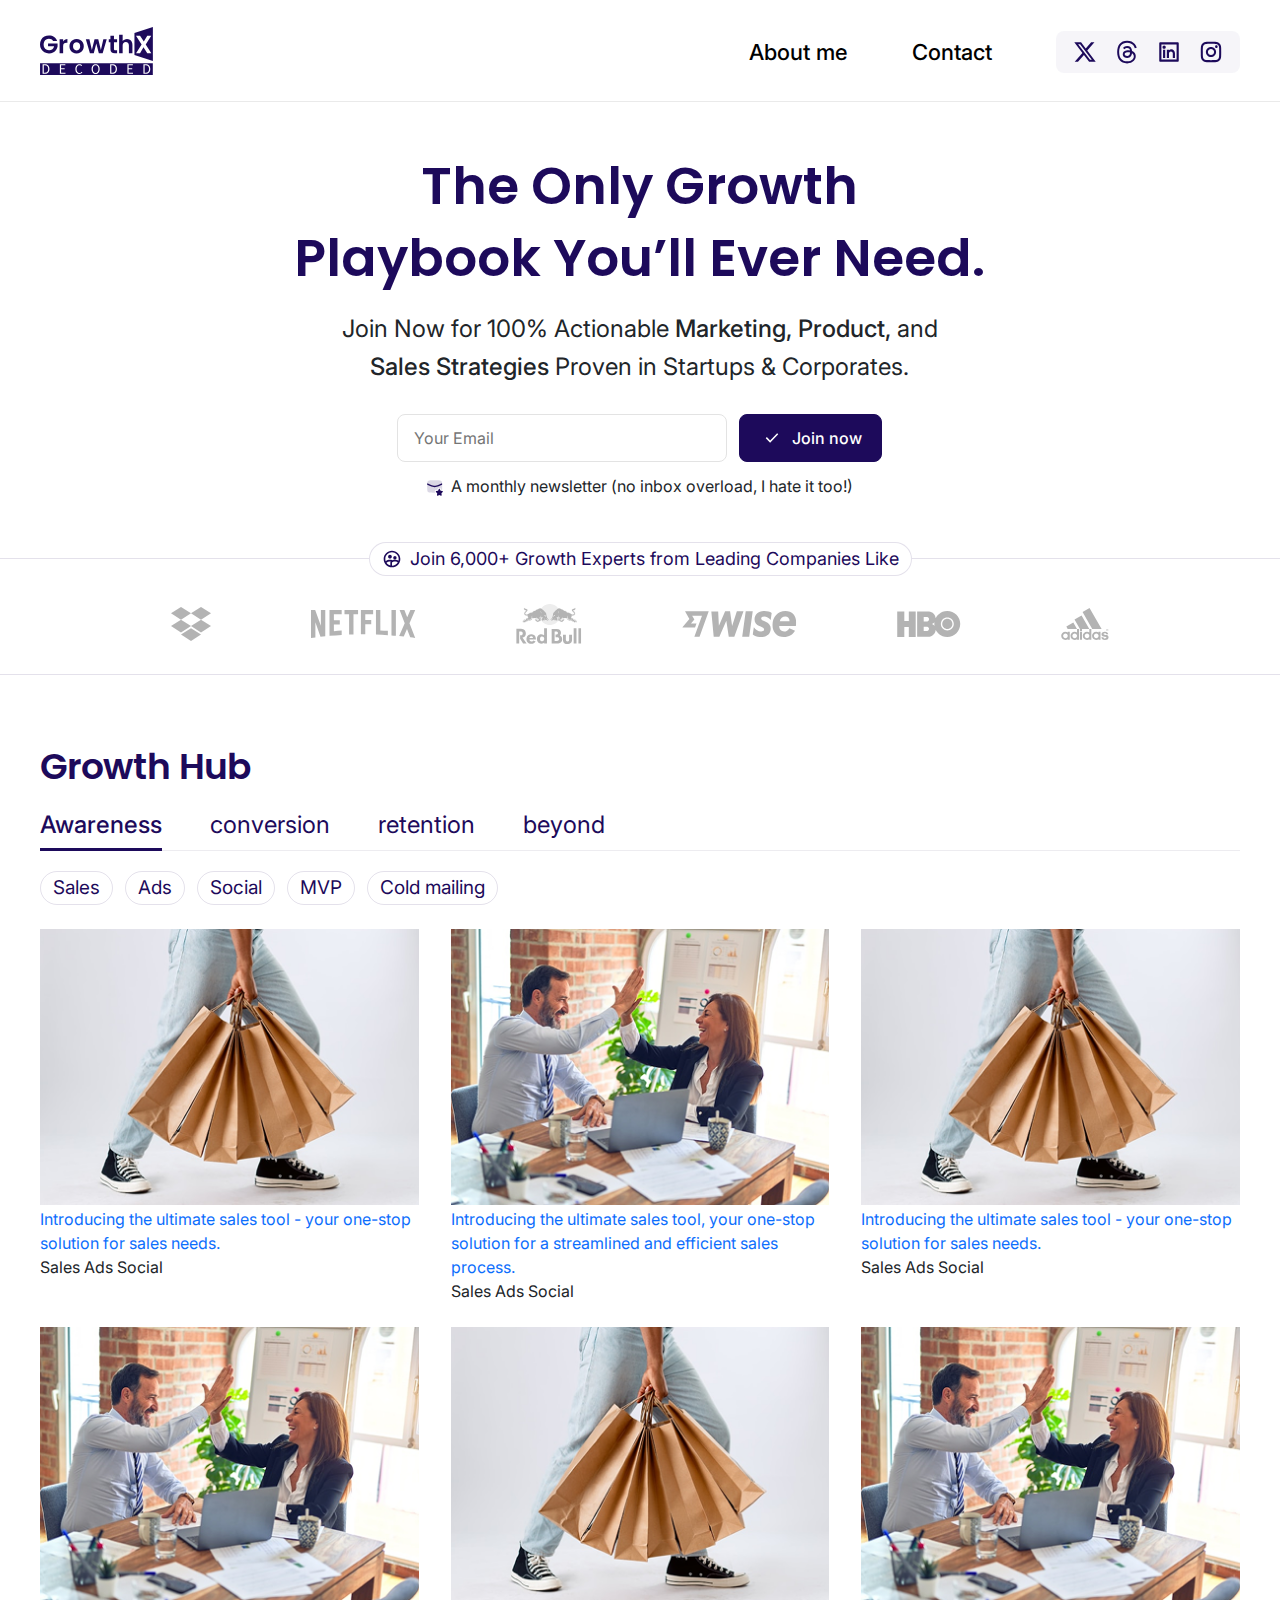
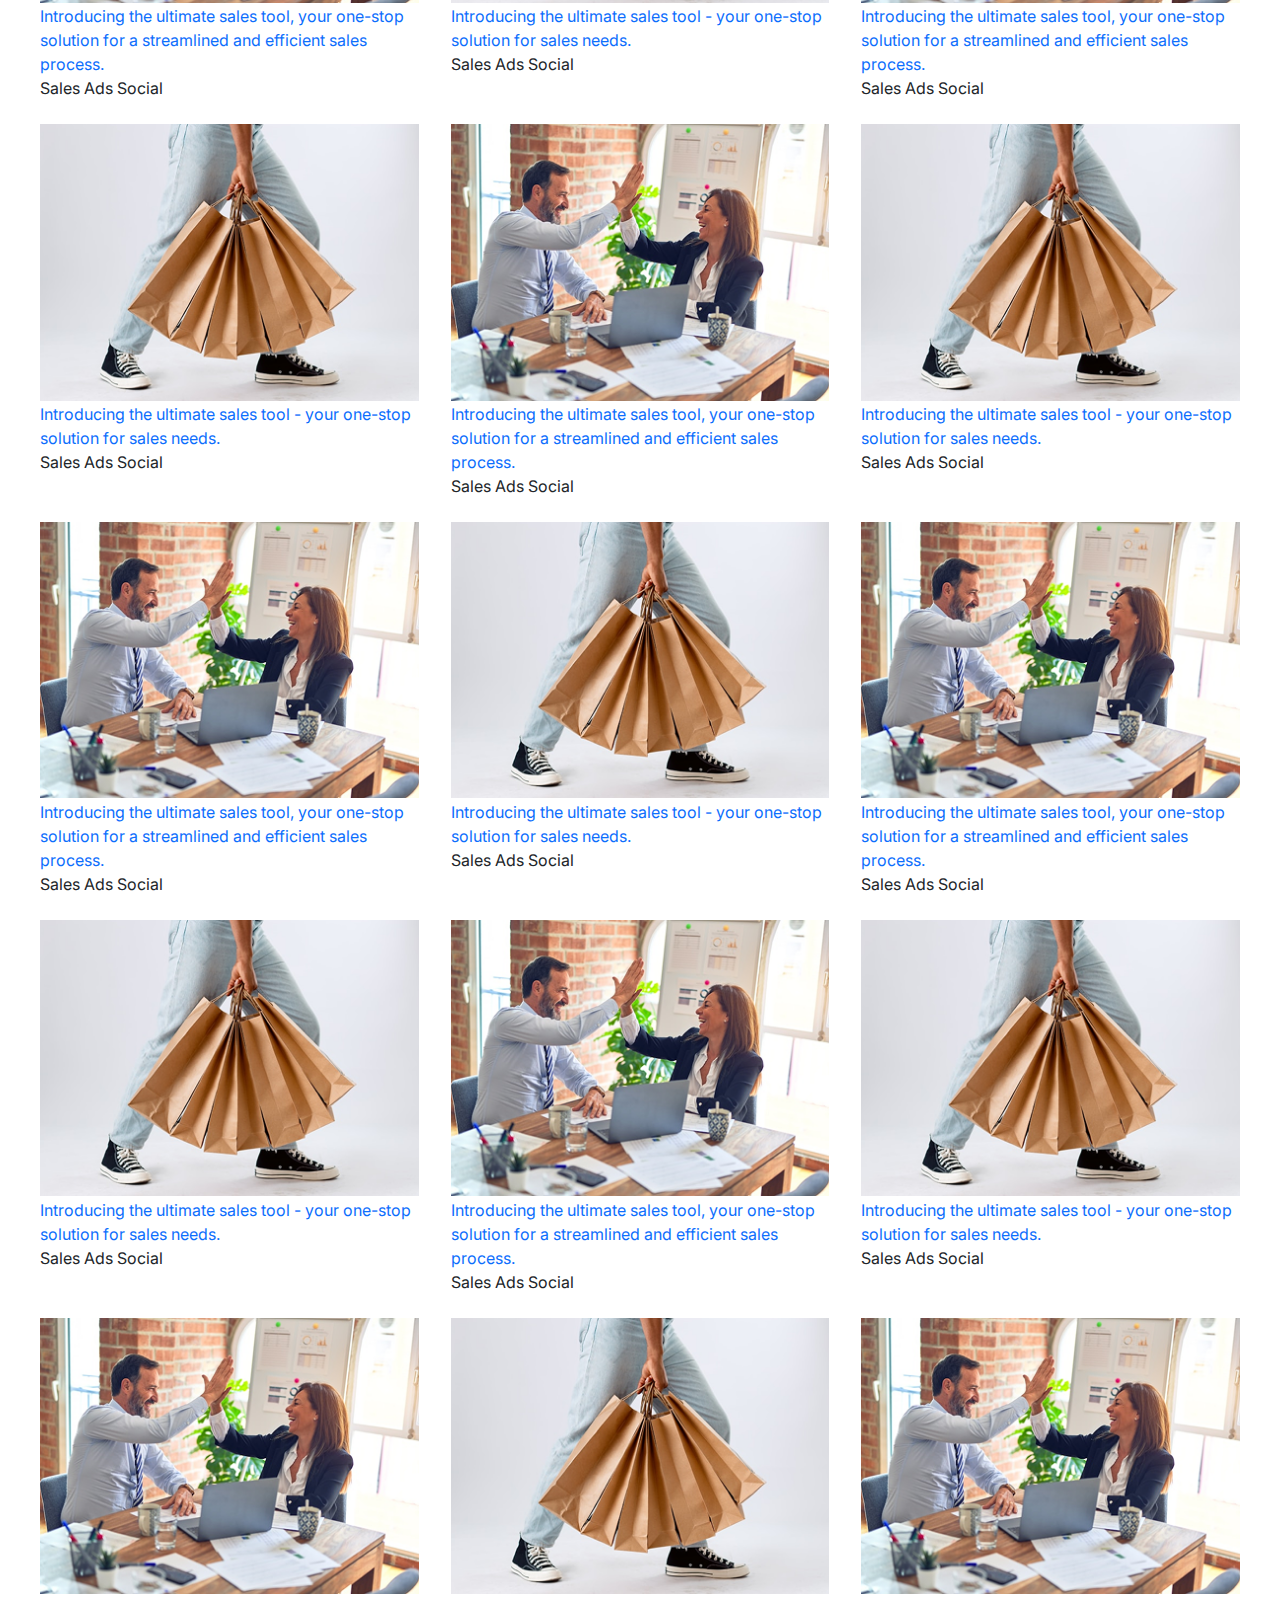
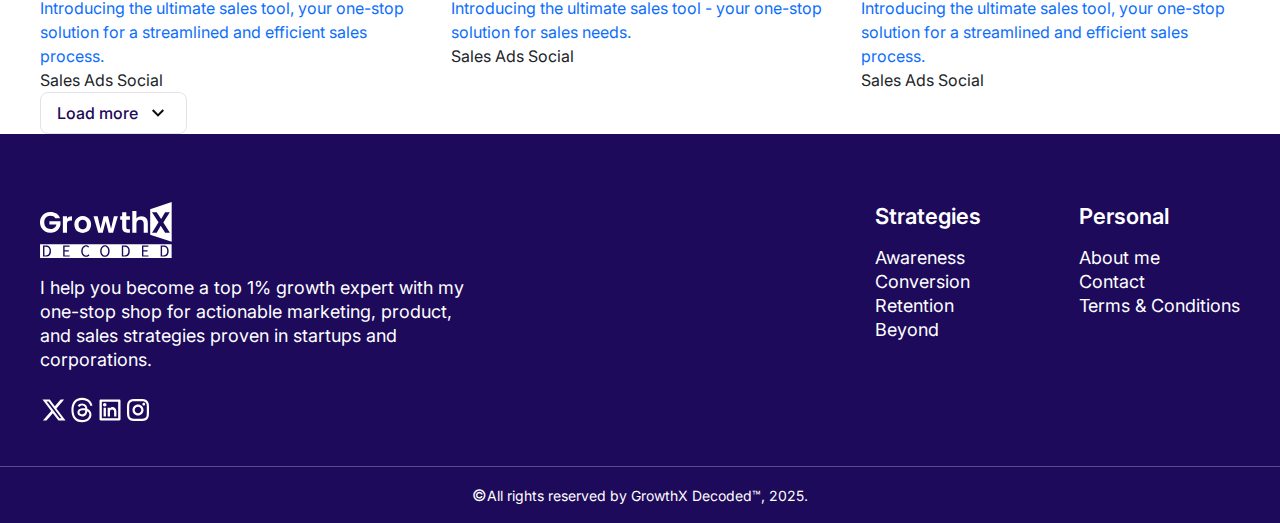
==== commit 7abcab9a: "Modals Design." ====
--- a/index.html
+++ b/index.html
@@ -15,14 +15,14 @@
         <div class="header-wrapper">
             <div class="container">
                 <div class="wrapper">
-                    <a href="#" class="logo-wrap">
+                    <a href="index.html" class="logo-wrap">
                         <img src="assets/image/svg/logo.svg" alt="">
                     </a>
                     <nav>
                         <ul>
                             <li class="d-block d-sm-none close"><button><img src="assets/image/svg/cross.svg"
                                         alt=""></button></li>
-                            <li><a href="#">About me</a></li>
+                            <li><a href="about.html">About me</a></li>
                             <li><a href="#">Contact</a></li>
                             <li>
                                 <div class="social-links">
@@ -41,6 +41,8 @@
                                 </div>
                             </li>
                         </ul>
+                        <div class="overlay"></div>
+
                         <div class="menu-icon d-block d-sm-none">
                             <svg width="24" height="24" viewBox="0 0 24 24" fill="none"
                                 xmlns="http://www.w3.org/2000/svg">
@@ -54,6 +56,7 @@
     </header>
 
     <main>
+       
         <!-- Banner Section -->
         <div class="banner-section">
             <div class="container">
@@ -67,8 +70,9 @@
                                 <div class="form-group">
                                     <input type="email" placeholder="Your Email">
                                 </div>
-                                <button type="submit" class="btn btn-primary"><img src="assets/image/svg/check.svg"
-                                        alt="">Join now</button>
+                                <button type="button" class="btn btn-primary" data-bs-toggle="modal"
+                                    data-bs-target="#newsletter"><img src="assets/image/svg/check.svg" alt="">Join
+                                    now</button>
                             </div>
                         </form>
                         <div class="newsletter-desc">
@@ -162,280 +166,298 @@
                                         <img src="assets/image/png/card1.png" alt="">
                                     </div>
                                     <div class="content">
-                                        <p>Introducing the ultimate sales tool - your one-stop solution for sales needs.
-                                        </p>
-                                        <div class="tags">
-                                            <span class="tag">Sales</span>
-                                            <span class="tag">Ads</span>
-                                            <span class="tag">Social</span>
-                                        </div>
-                                    </div>
-                                </div>
-                            </div>
-                            <div class="col-12 col-sm-6 col-lg-4">
-                                <div class="single-card">
-                                    <div class="card-image">
-                                        <img src="assets/image/png/card2.png" alt="">
-                                    </div>
-                                    <div class="content">
-                                        <p>Introducing the ultimate sales tool, your one-stop solution for a streamlined
-                                            and efficient sales process.</p>
-                                        <div class="tags">
-                                            <span class="tag">Sales</span>
-                                            <span class="tag">Ads</span>
-                                            <span class="tag">Social</span>
-                                        </div>
-                                    </div>
-                                </div>
-                            </div>
-                            <div class="col-12 col-sm-6 col-lg-4">
-                                <div class="single-card">
-                                    <div class="card-image">
-                                        <img src="assets/image/png/card1.png" alt="">
-                                    </div>
-                                    <div class="content">
-                                        <p>Introducing the ultimate sales tool - your one-stop solution for sales needs.
-                                        </p>
-                                        <div class="tags">
-                                            <span class="tag">Sales</span>
-                                            <span class="tag">Ads</span>
-                                            <span class="tag">Social</span>
-                                        </div>
-                                    </div>
-                                </div>
-                            </div>
-                            <div class="col-12 col-sm-6 col-lg-4">
-                                <div class="single-card">
-                                    <div class="card-image">
-                                        <img src="assets/image/png/card2.png" alt="">
-                                    </div>
-                                    <div class="content">
-                                        <p>Introducing the ultimate sales tool, your one-stop solution for a streamlined
-                                            and efficient sales process.</p>
-                                        <div class="tags">
-                                            <span class="tag">Sales</span>
-                                            <span class="tag">Ads</span>
-                                            <span class="tag">Social</span>
-                                        </div>
-                                    </div>
-                                </div>
-                            </div>
-                            <div class="col-12 col-sm-6 col-lg-4">
-                                <div class="single-card">
-                                    <div class="card-image">
-                                        <img src="assets/image/png/card1.png" alt="">
-                                    </div>
-                                    <div class="content">
-                                        <p>Introducing the ultimate sales tool - your one-stop solution for sales needs.
-                                        </p>
-                                        <div class="tags">
-                                            <span class="tag">Sales</span>
-                                            <span class="tag">Ads</span>
-                                            <span class="tag">Social</span>
-                                        </div>
-                                    </div>
-                                </div>
-                            </div>
-                            <div class="col-12 col-sm-6 col-lg-4">
-                                <div class="single-card">
-                                    <div class="card-image">
-                                        <img src="assets/image/png/card2.png" alt="">
-                                    </div>
-                                    <div class="content">
-                                        <p>Introducing the ultimate sales tool, your one-stop solution for a streamlined
-                                            and efficient sales process.</p>
-                                        <div class="tags">
-                                            <span class="tag">Sales</span>
-                                            <span class="tag">Ads</span>
-                                            <span class="tag">Social</span>
-                                        </div>
-                                    </div>
-                                </div>
-                            </div>
-                            <div class="col-12 col-sm-6 col-lg-4">
-                                <div class="single-card">
-                                    <div class="card-image">
-                                        <img src="assets/image/png/card1.png" alt="">
-                                    </div>
-                                    <div class="content">
-                                        <p>Introducing the ultimate sales tool - your one-stop solution for sales needs.
-                                        </p>
-                                        <div class="tags">
-                                            <span class="tag">Sales</span>
-                                            <span class="tag">Ads</span>
-                                            <span class="tag">Social</span>
-                                        </div>
-                                    </div>
-                                </div>
-                            </div>
-                            <div class="col-12 col-sm-6 col-lg-4">
-                                <div class="single-card">
-                                    <div class="card-image">
-                                        <img src="assets/image/png/card2.png" alt="">
-                                    </div>
-                                    <div class="content">
-                                        <p>Introducing the ultimate sales tool, your one-stop solution for a streamlined
-                                            and efficient sales process.</p>
-                                        <div class="tags">
-                                            <span class="tag">Sales</span>
-                                            <span class="tag">Ads</span>
-                                            <span class="tag">Social</span>
-                                        </div>
-                                    </div>
-                                </div>
-                            </div>
-                            <div class="col-12 col-sm-6 col-lg-4">
-                                <div class="single-card">
-                                    <div class="card-image">
-                                        <img src="assets/image/png/card1.png" alt="">
-                                    </div>
-                                    <div class="content">
-                                        <p>Introducing the ultimate sales tool - your one-stop solution for sales needs.
-                                        </p>
-                                        <div class="tags">
-                                            <span class="tag">Sales</span>
-                                            <span class="tag">Ads</span>
-                                            <span class="tag">Social</span>
-                                        </div>
-                                    </div>
-                                </div>
-                            </div>
-                            <div class="col-12 col-sm-6 col-lg-4">
-                                <div class="single-card">
-                                    <div class="card-image">
-                                        <img src="assets/image/png/card2.png" alt="">
-                                    </div>
-                                    <div class="content">
-                                        <p>Introducing the ultimate sales tool, your one-stop solution for a streamlined
-                                            and efficient sales process.</p>
-                                        <div class="tags">
-                                            <span class="tag">Sales</span>
-                                            <span class="tag">Ads</span>
-                                            <span class="tag">Social</span>
-                                        </div>
-                                    </div>
-                                </div>
-                            </div>
-                            <div class="col-12 col-sm-6 col-lg-4">
-                                <div class="single-card">
-                                    <div class="card-image">
-                                        <img src="assets/image/png/card1.png" alt="">
-                                    </div>
-                                    <div class="content">
-                                        <p>Introducing the ultimate sales tool - your one-stop solution for sales needs.
-                                        </p>
-                                        <div class="tags">
-                                            <span class="tag">Sales</span>
-                                            <span class="tag">Ads</span>
-                                            <span class="tag">Social</span>
-                                        </div>
-                                    </div>
-                                </div>
-                            </div>
-                            <div class="col-12 col-sm-6 col-lg-4">
-                                <div class="single-card">
-                                    <div class="card-image">
-                                        <img src="assets/image/png/card2.png" alt="">
-                                    </div>
-                                    <div class="content">
-                                        <p>Introducing the ultimate sales tool, your one-stop solution for a streamlined
-                                            and efficient sales process.</p>
-                                        <div class="tags">
-                                            <span class="tag">Sales</span>
-                                            <span class="tag">Ads</span>
-                                            <span class="tag">Social</span>
-                                        </div>
-                                    </div>
-                                </div>
-                            </div>
-                            <div class="col-12 col-sm-6 col-lg-4">
-                                <div class="single-card">
-                                    <div class="card-image">
-                                        <img src="assets/image/png/card1.png" alt="">
-                                    </div>
-                                    <div class="content">
-                                        <p>Introducing the ultimate sales tool - your one-stop solution for sales needs.
-                                        </p>
-                                        <div class="tags">
-                                            <span class="tag">Sales</span>
-                                            <span class="tag">Ads</span>
-                                            <span class="tag">Social</span>
-                                        </div>
-                                    </div>
-                                </div>
-                            </div>
-                            <div class="col-12 col-sm-6 col-lg-4">
-                                <div class="single-card">
-                                    <div class="card-image">
-                                        <img src="assets/image/png/card2.png" alt="">
-                                    </div>
-                                    <div class="content">
-                                        <p>Introducing the ultimate sales tool, your one-stop solution for a streamlined
-                                            and efficient sales process.</p>
-                                        <div class="tags">
-                                            <span class="tag">Sales</span>
-                                            <span class="tag">Ads</span>
-                                            <span class="tag">Social</span>
-                                        </div>
-                                    </div>
-                                </div>
-                            </div>
-                            <div class="col-12 col-sm-6 col-lg-4">
-                                <div class="single-card">
-                                    <div class="card-image">
-                                        <img src="assets/image/png/card1.png" alt="">
-                                    </div>
-                                    <div class="content">
-                                        <p>Introducing the ultimate sales tool - your one-stop solution for sales needs.
-                                        </p>
-                                        <div class="tags">
-                                            <span class="tag">Sales</span>
-                                            <span class="tag">Ads</span>
-                                            <span class="tag">Social</span>
-                                        </div>
-                                    </div>
-                                </div>
-                            </div>
-                            <div class="col-12 col-sm-6 col-lg-4">
-                                <div class="single-card">
-                                    <div class="card-image">
-                                        <img src="assets/image/png/card2.png" alt="">
-                                    </div>
-                                    <div class="content">
-                                        <p>Introducing the ultimate sales tool, your one-stop solution for a streamlined
-                                            and efficient sales process.</p>
-                                        <div class="tags">
-                                            <span class="tag">Sales</span>
-                                            <span class="tag">Ads</span>
-                                            <span class="tag">Social</span>
-                                        </div>
-                                    </div>
-                                </div>
-                            </div>
-                            <div class="col-12 col-sm-6 col-lg-4">
-                                <div class="single-card">
-                                    <div class="card-image">
-                                        <img src="assets/image/png/card1.png" alt="">
-                                    </div>
-                                    <div class="content">
-                                        <p>Introducing the ultimate sales tool - your one-stop solution for sales needs.
-                                        </p>
-                                        <div class="tags">
-                                            <span class="tag">Sales</span>
-                                            <span class="tag">Ads</span>
-                                            <span class="tag">Social</span>
-                                        </div>
-                                    </div>
-                                </div>
-                            </div>
-                            <div class="col-12 col-sm-6 col-lg-4">
-                                <div class="single-card">
-                                    <div class="card-image">
-                                        <img src="assets/image/png/card2.png" alt="">
-                                    </div>
-                                    <div class="content">
-                                        <p>Introducing the ultimate sales tool, your one-stop solution for a streamlined
-                                            and efficient sales process.</p>
+                                        <a href="#">Introducing the ultimate sales tool - your one-stop solution for
+                                            sales needs.
+                                        </a>
+                                        <div class="tags">
+                                            <span class="tag">Sales</span>
+                                            <span class="tag">Ads</span>
+                                            <span class="tag">Social</span>
+                                        </div>
+                                    </div>
+                                </div>
+                            </div>
+                            <div class="col-12 col-sm-6 col-lg-4">
+                                <div class="single-card">
+                                    <div class="card-image">
+                                        <img src="assets/image/png/card2.png" alt="">
+                                    </div>
+                                    <div class="content">
+                                        <a href="#">Introducing the ultimate sales tool, your one-stop solution for a
+                                            streamlined
+                                            and efficient sales process.</a>
+                                        <div class="tags">
+                                            <span class="tag">Sales</span>
+                                            <span class="tag">Ads</span>
+                                            <span class="tag">Social</span>
+                                        </div>
+                                    </div>
+                                </div>
+                            </div>
+                            <div class="col-12 col-sm-6 col-lg-4">
+                                <div class="single-card">
+                                    <div class="card-image">
+                                        <img src="assets/image/png/card1.png" alt="">
+                                    </div>
+                                    <div class="content">
+                                        <a href="#">Introducing the ultimate sales tool - your one-stop solution for
+                                            sales needs.
+                                        </a>
+                                        <div class="tags">
+                                            <span class="tag">Sales</span>
+                                            <span class="tag">Ads</span>
+                                            <span class="tag">Social</span>
+                                        </div>
+                                    </div>
+                                </div>
+                            </div>
+                            <div class="col-12 col-sm-6 col-lg-4">
+                                <div class="single-card">
+                                    <div class="card-image">
+                                        <img src="assets/image/png/card2.png" alt="">
+                                    </div>
+                                    <div class="content">
+                                        <a href="#">Introducing the ultimate sales tool, your one-stop solution for a
+                                            streamlined
+                                            and efficient sales process.</a>
+                                        <div class="tags">
+                                            <span class="tag">Sales</span>
+                                            <span class="tag">Ads</span>
+                                            <span class="tag">Social</span>
+                                        </div>
+                                    </div>
+                                </div>
+                            </div>
+                            <div class="col-12 col-sm-6 col-lg-4">
+                                <div class="single-card">
+                                    <div class="card-image">
+                                        <img src="assets/image/png/card1.png" alt="">
+                                    </div>
+                                    <div class="content">
+                                        <a href="#">Introducing the ultimate sales tool - your one-stop solution for
+                                            sales needs.
+                                        </a>
+                                        <div class="tags">
+                                            <span class="tag">Sales</span>
+                                            <span class="tag">Ads</span>
+                                            <span class="tag">Social</span>
+                                        </div>
+                                    </div>
+                                </div>
+                            </div>
+                            <div class="col-12 col-sm-6 col-lg-4">
+                                <div class="single-card">
+                                    <div class="card-image">
+                                        <img src="assets/image/png/card2.png" alt="">
+                                    </div>
+                                    <div class="content">
+                                        <a href="#">Introducing the ultimate sales tool, your one-stop solution for a
+                                            streamlined
+                                            and efficient sales process.</a>
+                                        <div class="tags">
+                                            <span class="tag">Sales</span>
+                                            <span class="tag">Ads</span>
+                                            <span class="tag">Social</span>
+                                        </div>
+                                    </div>
+                                </div>
+                            </div>
+                            <div class="col-12 col-sm-6 col-lg-4">
+                                <div class="single-card">
+                                    <div class="card-image">
+                                        <img src="assets/image/png/card1.png" alt="">
+                                    </div>
+                                    <div class="content">
+                                        <a href="#">Introducing the ultimate sales tool - your one-stop solution for
+                                            sales needs.
+                                        </a>
+                                        <div class="tags">
+                                            <span class="tag">Sales</span>
+                                            <span class="tag">Ads</span>
+                                            <span class="tag">Social</span>
+                                        </div>
+                                    </div>
+                                </div>
+                            </div>
+                            <div class="col-12 col-sm-6 col-lg-4">
+                                <div class="single-card">
+                                    <div class="card-image">
+                                        <img src="assets/image/png/card2.png" alt="">
+                                    </div>
+                                    <div class="content">
+                                        <a href="#">Introducing the ultimate sales tool, your one-stop solution for a
+                                            streamlined
+                                            and efficient sales process.</a>
+                                        <div class="tags">
+                                            <span class="tag">Sales</span>
+                                            <span class="tag">Ads</span>
+                                            <span class="tag">Social</span>
+                                        </div>
+                                    </div>
+                                </div>
+                            </div>
+                            <div class="col-12 col-sm-6 col-lg-4">
+                                <div class="single-card">
+                                    <div class="card-image">
+                                        <img src="assets/image/png/card1.png" alt="">
+                                    </div>
+                                    <div class="content">
+                                        <a href="#">Introducing the ultimate sales tool - your one-stop solution for
+                                            sales needs.
+                                        </a>
+                                        <div class="tags">
+                                            <span class="tag">Sales</span>
+                                            <span class="tag">Ads</span>
+                                            <span class="tag">Social</span>
+                                        </div>
+                                    </div>
+                                </div>
+                            </div>
+                            <div class="col-12 col-sm-6 col-lg-4">
+                                <div class="single-card">
+                                    <div class="card-image">
+                                        <img src="assets/image/png/card2.png" alt="">
+                                    </div>
+                                    <div class="content">
+                                        <a href="#">Introducing the ultimate sales tool, your one-stop solution for a
+                                            streamlined
+                                            and efficient sales process.</a>
+                                        <div class="tags">
+                                            <span class="tag">Sales</span>
+                                            <span class="tag">Ads</span>
+                                            <span class="tag">Social</span>
+                                        </div>
+                                    </div>
+                                </div>
+                            </div>
+                            <div class="col-12 col-sm-6 col-lg-4">
+                                <div class="single-card">
+                                    <div class="card-image">
+                                        <img src="assets/image/png/card1.png" alt="">
+                                    </div>
+                                    <div class="content">
+                                        <a href="#">Introducing the ultimate sales tool - your one-stop solution for
+                                            sales needs.
+                                        </a>
+                                        <div class="tags">
+                                            <span class="tag">Sales</span>
+                                            <span class="tag">Ads</span>
+                                            <span class="tag">Social</span>
+                                        </div>
+                                    </div>
+                                </div>
+                            </div>
+                            <div class="col-12 col-sm-6 col-lg-4">
+                                <div class="single-card">
+                                    <div class="card-image">
+                                        <img src="assets/image/png/card2.png" alt="">
+                                    </div>
+                                    <div class="content">
+                                        <a href="#">Introducing the ultimate sales tool, your one-stop solution for a
+                                            streamlined
+                                            and efficient sales process.</a>
+                                        <div class="tags">
+                                            <span class="tag">Sales</span>
+                                            <span class="tag">Ads</span>
+                                            <span class="tag">Social</span>
+                                        </div>
+                                    </div>
+                                </div>
+                            </div>
+                            <div class="col-12 col-sm-6 col-lg-4">
+                                <div class="single-card">
+                                    <div class="card-image">
+                                        <img src="assets/image/png/card1.png" alt="">
+                                    </div>
+                                    <div class="content">
+                                        <a href="#">Introducing the ultimate sales tool - your one-stop solution for
+                                            sales needs.
+                                        </a>
+                                        <div class="tags">
+                                            <span class="tag">Sales</span>
+                                            <span class="tag">Ads</span>
+                                            <span class="tag">Social</span>
+                                        </div>
+                                    </div>
+                                </div>
+                            </div>
+                            <div class="col-12 col-sm-6 col-lg-4">
+                                <div class="single-card">
+                                    <div class="card-image">
+                                        <img src="assets/image/png/card2.png" alt="">
+                                    </div>
+                                    <div class="content">
+                                        <a href="#">Introducing the ultimate sales tool, your one-stop solution for a
+                                            streamlined
+                                            and efficient sales process.</a>
+                                        <div class="tags">
+                                            <span class="tag">Sales</span>
+                                            <span class="tag">Ads</span>
+                                            <span class="tag">Social</span>
+                                        </div>
+                                    </div>
+                                </div>
+                            </div>
+                            <div class="col-12 col-sm-6 col-lg-4">
+                                <div class="single-card">
+                                    <div class="card-image">
+                                        <img src="assets/image/png/card1.png" alt="">
+                                    </div>
+                                    <div class="content">
+                                        <a href="#">Introducing the ultimate sales tool - your one-stop solution for
+                                            sales needs.
+                                        </a>
+                                        <div class="tags">
+                                            <span class="tag">Sales</span>
+                                            <span class="tag">Ads</span>
+                                            <span class="tag">Social</span>
+                                        </div>
+                                    </div>
+                                </div>
+                            </div>
+                            <div class="col-12 col-sm-6 col-lg-4">
+                                <div class="single-card">
+                                    <div class="card-image">
+                                        <img src="assets/image/png/card2.png" alt="">
+                                    </div>
+                                    <div class="content">
+                                        <a href="#">Introducing the ultimate sales tool, your one-stop solution for a
+                                            streamlined
+                                            and efficient sales process.</a>
+                                        <div class="tags">
+                                            <span class="tag">Sales</span>
+                                            <span class="tag">Ads</span>
+                                            <span class="tag">Social</span>
+                                        </div>
+                                    </div>
+                                </div>
+                            </div>
+                            <div class="col-12 col-sm-6 col-lg-4">
+                                <div class="single-card">
+                                    <div class="card-image">
+                                        <img src="assets/image/png/card1.png" alt="">
+                                    </div>
+                                    <div class="content">
+                                        <a href="#">Introducing the ultimate sales tool - your one-stop solution for
+                                            sales needs.
+                                        </a>
+                                        <div class="tags">
+                                            <span class="tag">Sales</span>
+                                            <span class="tag">Ads</span>
+                                            <span class="tag">Social</span>
+                                        </div>
+                                    </div>
+                                </div>
+                            </div>
+                            <div class="col-12 col-sm-6 col-lg-4">
+                                <div class="single-card">
+                                    <div class="card-image">
+                                        <img src="assets/image/png/card2.png" alt="">
+                                    </div>
+                                    <div class="content">
+                                        <a href="#">Introducing the ultimate sales tool, your one-stop solution for a
+                                            streamlined
+                                            and efficient sales process.</a>
                                         <div class="tags">
                                             <span class="tag">Sales</span>
                                             <span class="tag">Ads</span>
@@ -472,14 +494,24 @@
             <div class="container">
                 <div class="row">
                     <div class="col-md-7">
-                        <img src="assets/image/svg/white-logo.svg" alt="" class="footer-logo">
+                        <a href="index.html">
+                            <img src="assets/image/svg/white-logo.svg" alt="" class="footer-logo">
+                        </a>
                         <p class="desc">I help you become a top 1% growth expert with my one-stop shop for actionable
                             marketing, product, and sales strategies proven in startups and corporations.</p>
                         <div class="social-icons d-flex align-items-center">
-                            <img src="/assets/image/svg/twitter-white.svg" alt="">
-                            <img src="/assets/image/svg/thread-white.svg" alt="">
-                            <img src="/assets/image/svg/linkedin-white.svg" alt="">
-                            <img src="/assets/image/svg/instagram-white.svg" alt="">
+                            <a href="">
+                                <img src="/assets/image/svg/twitter-white.svg" alt="">
+                            </a>
+                            <a href="">
+                                <img src="/assets/image/svg/thread-white.svg" alt="">
+                            </a>
+                            <a href="">
+                                <img src="/assets/image/svg/linkedin-white.svg" alt="">
+                            </a>
+                            <a href="">
+                                <img src="/assets/image/svg/instagram-white.svg" alt="">
+                            </a>
                         </div>
                     </div>
                     <div class="col-md-5">
@@ -502,7 +534,7 @@
                             <div>
                                 <h5>Personal</h5>
                                 <p>
-                                    <a href="">About me</a>
+                                    <a href="about.html">About me</a>
                                 </p>
                                 <p>
                                     <a href="">Contact</a>
@@ -521,6 +553,101 @@
         </div>
     </footer>
 
+
+
+    <!-- Modal -->
+    <!-- <div class="modal fade" id="newsletter" tabindex="-1" aria-labelledby="exampleModalLabel" aria-hidden="true">
+        <div class="modal-dialog modal-dialog-centered">
+            <div class="modal-content">
+                <div class="modal-body">
+                    <button type="button" data-bs-dismiss="modal" aria-label="Close" class="close-btn"><img
+                        src="assets/image/svg/modal-cross.svg" alt=""></button>
+                    <div class="success-box">
+                        <div class="icon">
+                            <img src="assets/image/svg/check-circle.svg" alt="">
+                        </div>
+                        <h5>You’re in! Check your email to confirm your subscription—excited to have you on board! 🚀</h5>
+                    </div>
+                </div>
+            </div>
+        </div>
+    </div> -->
+
+    <div class="modal fade" id="newsletter" tabindex="-1" aria-labelledby="exampleModalLabel" aria-hidden="true">
+        <div class="modal-dialog modal-dialog-centered">
+            <div class="modal-content">
+                <div class="modal-body">
+                    <button type="button" data-bs-dismiss="modal" aria-label="Close" class="close-btn"><img
+                            src="assets/image/svg/modal-cross.svg" alt=""></button>
+                    <div class="modal-head-icon">
+                        <img src="assets/image/svg/mail-star.svg" alt="">
+                    </div>
+                    <h4>Let Me Make You 1% Best Growth Expert
+                        With One Monthly Newsletter!</h4>
+                    <p>A monthly newsletter (No email clutter—I’m not a fan either!)</p>
+                    <ul>
+                        <li>
+                            <div>
+                                <img src="assets/image/svg/check-circle.svg" alt="">
+                            </div>
+                            <p><span>4 actionable growth strategies</span> to crush each month</p>
+                        </li>
+                        <li>
+                            <div>
+                                <img src="assets/image/svg/check-circle.svg" alt="">
+                            </div>
+                            <p><span>Specific business advice—</span> hard-earned from the highs and lows of
+                                entrepreneurship.</p>
+                        </li>
+                        <li>
+                            <div>
+                                <img src="assets/image/svg/check-circle.svg" alt="">
+                            </div>
+                            <p>Something to<span>make you smile</span> (because growth shouldn’t be boring).</p>
+                        </li>
+                    </ul>
+                    <form action="" method="get">
+                        <div class="form-group">
+                            <input type="email" placeholder="Your Email" />
+                        </div>
+                        <button type="submit" class="btn btn-primary w-100 mt-3"><img src="assets/image/svg/check.svg"
+                                alt="">Jump in</button>
+                    </form>
+                </div>
+                <div class="modal-footer p-0">
+                    <div class="leading-company-main">
+                        <div class="chip">
+                            <div>
+                                <img src="assets/image/svg/users-circle.svg" alt="">
+                            </div>
+                            <p>6,000+ growth marketers are in—don’t be the last to join! 🚀</p>
+                        </div>
+                        <div class="compnies-main">
+                            <div class="single-company">
+                                <img src="assets/image/svg/dropbox.svg" alt="">
+                            </div>
+                            <div class="single-company">
+                                <img src="assets/image/svg/netfilx.svg" alt="">
+                            </div>
+                            <div class="single-company">
+                                <img src="assets/image/svg/redbull.svg" alt="">
+                            </div>
+                            <div class="single-company">
+                                <img src="assets/image/svg/wise.svg" alt="">
+                            </div>
+                            <div class="single-company">
+                                <img src="assets/image/svg/hbo.svg" alt="">
+                            </div>
+                            <div class="single-company">
+                                <img src="assets/image/svg/adidas.svg" alt="">
+                            </div>
+                        </div>
+                    </div>
+                </div>
+            </div>
+        </div>
+    </div>
+
     <script src="assets/js/jquery-3.6.1.min.js"></script>
     <script src="https://cdn.jsdelivr.net/npm/@popperjs/core@2.9.2/dist/umd/popper.min.js"></script>
     <script src="https://cdn.jsdelivr.net/npm/bootstrap@5.0.2/dist/js/bootstrap.min.js"></script>
